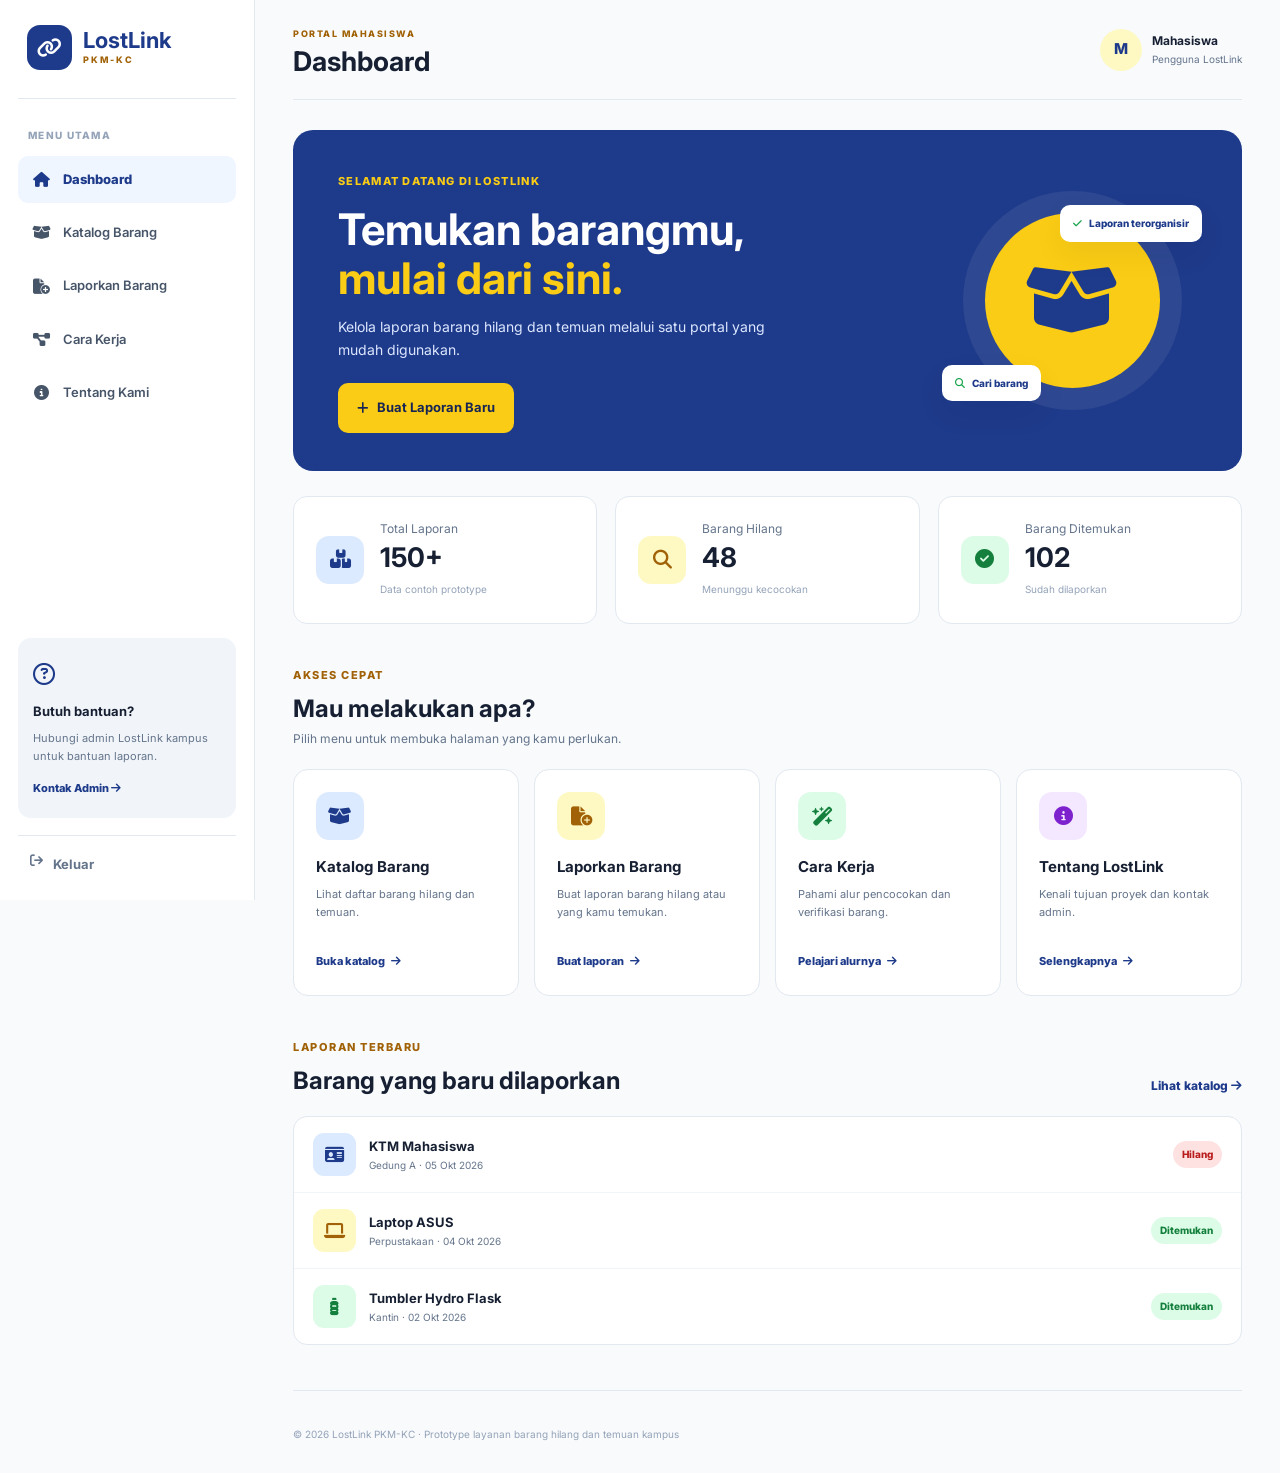
==== index.html @ f2be3223 "update" ====
<!DOCTYPE html>
<html lang="id">
<head>
  <meta charset="UTF-8">
  <meta name="viewport" content="width=device-width, initial-scale=1.0">
  <title>Dashboard | LostLink</title>
  <link rel="stylesheet" href="style.css">
  <link rel="stylesheet" href="https://cdnjs.cloudflare.com/ajax/libs/font-awesome/6.5.2/css/all.min.css">
</head>
<body class="app-page">
  <aside class="sidebar">
  <a class="brand sidebar-brand" href="index.html">
    <span class="brand-icon"><i class="fa-solid fa-link"></i></span>
    <span><strong>LostLink</strong><small>PKM-KC</small></span>
  </a>
  <div class="sidebar-caption">MENU UTAMA</div>
  <nav class="side-nav">
    <a class="NAV_DASH active" href="index.html"><i class="fa-solid fa-house"></i> Dashboard</a>
    <a class="NAV_KATALOG" href="katalog.html"><i class="fa-solid fa-box-open"></i> Katalog Barang</a>
    <a class="NAV_LAPOR" href="laporkan.html"><i class="fa-solid fa-file-circle-plus"></i> Laporkan Barang</a>
    <a class="NAV_CARA" href="carakerja.html"><i class="fa-solid fa-diagram-project"></i> Cara Kerja</a>
    <a class="NAV_TENTANG" href="tentang.html"><i class="fa-solid fa-circle-info"></i> Tentang Kami</a>
  </nav>
  <div class="sidebar-help">
    <div class="help-icon"><i class="fa-regular fa-circle-question"></i></div>
    <strong>Butuh bantuan?</strong>
    <p>Hubungi admin LostLink kampus untuk bantuan laporan.</p>
    <a href="tentang.html">Kontak Admin <i class="fa-solid fa-arrow-right"></i></a>
  </div>
  <a class="sidebar-logout" href="login.html"><i class="fa-solid fa-arrow-right-from-bracket"></i> Keluar</a>
</aside>
  <main class="main-content">
    <header class="topbar">
      <div><span class="topbar-kicker">PORTAL MAHASISWA</span><h1>Dashboard</h1></div>
      <div class="profile-chip"><span class="avatar">M</span><span><strong>Mahasiswa</strong><small>Pengguna LostLink</small></span></div>
    </header>
    
<section class="welcome-banner">
  <div class="welcome-copy"><span class="eyebrow eyebrow-yellow">SELAMAT DATANG DI LOSTLINK</span><h2>Temukan barangmu,<br><span>mulai dari sini.</span></h2><p>Kelola laporan barang hilang dan temuan melalui satu portal yang mudah digunakan.</p><a class="btn btn-yellow" href="laporkan.html"><i class="fa-solid fa-plus"></i> Buat Laporan Baru</a></div>
  <div class="welcome-art"><div class="art-circle"><i class="fa-solid fa-box-open"></i></div><span class="art-tag tag-top"><i class="fa-solid fa-check"></i> Laporan terorganisir</span><span class="art-tag tag-bottom"><i class="fa-solid fa-magnifying-glass"></i> Cari barang</span></div>
</section>
<section class="stats-grid">
  <article class="stat-card"><span class="stat-icon stat-blue"><i class="fa-solid fa-boxes-stacked"></i></span><div><p>Total Laporan</p><strong>150+</strong><small>Data contoh prototype</small></div></article>
  <article class="stat-card"><span class="stat-icon stat-yellow"><i class="fa-solid fa-magnifying-glass"></i></span><div><p>Barang Hilang</p><strong>48</strong><small>Menunggu kecocokan</small></div></article>
  <article class="stat-card"><span class="stat-icon stat-green"><i class="fa-solid fa-circle-check"></i></span><div><p>Barang Ditemukan</p><strong>102</strong><small>Sudah dilaporkan</small></div></article>
</section>
<section class="content-section">
  <div class="section-heading"><div><span class="section-label">AKSES CEPAT</span><h2>Mau melakukan apa?</h2><p>Pilih menu untuk membuka halaman yang kamu perlukan.</p></div></div>
  <div class="shortcut-grid">
    <a class="shortcut-card" href="katalog.html"><span class="shortcut-icon blue-soft"><i class="fa-solid fa-box-open"></i></span><h3>Katalog Barang</h3><p>Lihat daftar barang hilang dan temuan.</p><span class="shortcut-link">Buka katalog <i class="fa-solid fa-arrow-right"></i></span></a>
    <a class="shortcut-card" href="laporkan.html"><span class="shortcut-icon yellow-soft"><i class="fa-solid fa-file-circle-plus"></i></span><h3>Laporkan Barang</h3><p>Buat laporan barang hilang atau yang kamu temukan.</p><span class="shortcut-link">Buat laporan <i class="fa-solid fa-arrow-right"></i></span></a>
    <a class="shortcut-card" href="carakerja.html"><span class="shortcut-icon green-soft"><i class="fa-solid fa-wand-magic-sparkles"></i></span><h3>Cara Kerja</h3><p>Pahami alur pencocokan dan verifikasi barang.</p><span class="shortcut-link">Pelajari alurnya <i class="fa-solid fa-arrow-right"></i></span></a>
    <a class="shortcut-card" href="tentang.html"><span class="shortcut-icon purple-soft"><i class="fa-solid fa-circle-info"></i></span><h3>Tentang LostLink</h3><p>Kenali tujuan proyek dan kontak admin.</p><span class="shortcut-link">Selengkapnya <i class="fa-solid fa-arrow-right"></i></span></a>
  </div>
</section>
<section class="content-section">
  <div class="section-heading"><div><span class="section-label">LAPORAN TERBARU</span><h2>Barang yang baru dilaporkan</h2></div><a class="text-link" href="katalog.html">Lihat katalog <i class="fa-solid fa-arrow-right"></i></a></div>
  <div class="recent-list">
    <a href="katalog.html" class="recent-item"><span class="recent-item-icon blue-soft"><i class="fa-solid fa-id-card"></i></span><span class="recent-item-main"><strong>KTM Mahasiswa</strong><small>Gedung A · 05 Okt 2026</small></span><span class="status-pill status-lost">Hilang</span></a>
    <a href="katalog.html" class="recent-item"><span class="recent-item-icon yellow-soft"><i class="fa-solid fa-laptop"></i></span><span class="recent-item-main"><strong>Laptop ASUS</strong><small>Perpustakaan · 04 Okt 2026</small></span><span class="status-pill status-found">Ditemukan</span></a>
    <a href="katalog.html" class="recent-item"><span class="recent-item-icon green-soft"><i class="fa-solid fa-bottle-water"></i></span><span class="recent-item-main"><strong>Tumbler Hydro Flask</strong><small>Kantin · 02 Okt 2026</small></span><span class="status-pill status-found">Ditemukan</span></a>
  </div>
</section>

    <footer class="page-footer">© 2026 LostLink PKM-KC · Prototype layanan barang hilang dan temuan kampus</footer>
  </main>
</body>
</html>
---- style.css ----
@import url('https://fonts.googleapis.com/css2?family=Inter:wght@400;500;600;700;800&display=swap');
:root{--blue:#1E3A8A;--blue-dark:#172554;--blue-light:#EFF6FF;--yellow:#FACC15;--yellow-light:#FEF9C3;--bg:#F8FAFC;--ink:#172033;--muted:#64748B;--line:#E2E8F0;--green:#15803D;--red:#B91C1C;--shadow:0 12px 32px rgba(15,23,42,.06)}
*{box-sizing:border-box;margin:0;padding:0}body{font-family:Inter,Arial,sans-serif;color:var(--ink);background:var(--bg);font-size:15px;line-height:1.65}a{color:inherit;text-decoration:none}button,input,select,textarea{font:inherit}button{cursor:pointer}.muted{color:var(--muted)}.section-label{font-size:11px;font-weight:800;letter-spacing:1.5px;color:#A16207;display:inline-block;margin-bottom:9px}.eyebrow{font-size:11px;font-weight:800;letter-spacing:1.3px}.eyebrow-yellow{color:var(--yellow)}.btn{display:inline-flex;align-items:center;justify-content:center;gap:9px;padding:13px 18px;border-radius:10px;font-weight:700;font-size:13px;border:1px solid transparent;transition:.2s}.btn:hover{transform:translateY(-2px)}.btn-primary{background:var(--blue);color:#fff}.btn-primary:hover{background:var(--blue-dark)}.btn-yellow{background:var(--yellow);color:var(--blue-dark)}.btn-yellow:hover{background:#EAB308}.btn-outline{border-color:#CBD5E1;color:var(--blue);background:white}.btn-full{width:100%}.brand{display:flex;align-items:center;gap:11px}.brand-icon{width:45px;height:45px;display:grid;place-items:center;background:var(--blue);color:white;border-radius:13px;font-size:20px}.brand strong{display:block;font-size:22px;color:var(--blue);line-height:1.2}.brand small{display:block;font-size:9px;letter-spacing:2px;font-weight:800;color:#A16207}
/* Login */
.login-page{background:#fff}.login-layout{min-height:100vh;display:grid;grid-template-columns:1fr 1fr}.login-brand-panel{position:relative;overflow:hidden;background:var(--blue-dark);color:#fff;padding:42px clamp(30px,6vw,90px);display:flex;flex-direction:column;justify-content:space-between}.brand-light strong{color:white}.brand-light small{color:var(--yellow)}.login-promo{position:relative;z-index:1;max-width:570px;margin:65px 0}.login-promo h1{font-size:clamp(38px,4vw,62px);line-height:1.12;letter-spacing:-1.7px;margin:18px 0}.login-promo h1 span{color:var(--yellow)}.login-promo p{color:#DCE7FF;font-size:16px;max-width:480px}.promo-points{display:grid;gap:17px;margin-top:34px}.promo-points div{display:flex;align-items:center;gap:12px;color:#F1F5F9;font-size:14px}.promo-points i{color:var(--yellow);width:22px}.login-panel-decoration{position:absolute;border:1px solid rgba(255,255,255,.1);border-radius:50%;width:360px;height:360px;right:-120px;bottom:-100px}.decoration-two{width:240px;height:240px;right:0;bottom:-45px}.login-form-panel{display:grid;place-items:center;padding:35px}.login-card{width:min(430px,100%)}.login-card h2{font-size:34px;line-height:1.2;margin-bottom:8px}.login-card>.muted{margin-bottom:30px}.login-card>label,.field-label{display:block;font-weight:700;font-size:13px;margin:20px 0 8px}.field-with-icon{display:flex;align-items:center;gap:12px;border:1px solid var(--line);border-radius:10px;padding:0 14px;background:#fff}.field-with-icon i{color:#94A3B8}.field-with-icon input{border:0;outline:0;width:100%;min-width:0;padding:14px 0;background:transparent}.login-options{display:flex;justify-content:space-between;align-items:center;margin:16px 0 24px;font-size:12px}.login-options a,.login-bottom a{color:var(--blue);font-weight:700}.remember{display:flex;align-items:center;gap:7px;color:var(--muted)}.demo-note{margin-top:18px;background:#FFFBEB;color:#92400E;border-radius:9px;padding:12px;font-size:11px;display:flex;gap:8px}.login-bottom{text-align:center;color:var(--muted);font-size:12px;margin-top:24px}.mobile-brand{display:none;margin-bottom:35px}
/* App layout */
.app-page{min-height:100vh}.sidebar{position:fixed;inset:0 auto 0 0;width:255px;background:#fff;border-right:1px solid var(--line);padding:25px 18px;display:flex;flex-direction:column;z-index:10}.sidebar-brand{padding:0 9px 28px;border-bottom:1px solid var(--line)}.sidebar-caption{font-size:10px;font-weight:800;letter-spacing:1.3px;color:#94A3B8;margin:28px 10px 12px}.side-nav{display:grid;gap:6px}.side-nav a{display:flex;align-items:center;gap:12px;padding:13px 14px;border-radius:10px;color:#475569;font-size:13px;font-weight:600;transition:.2s}.side-nav a i{width:19px;text-align:center;font-size:15px}.side-nav a:hover,.side-nav a.active{background:var(--blue-light);color:var(--blue)}.side-nav a.active{font-weight:800}.sidebar-help{margin-top:auto;padding:18px 15px;background:#F1F5F9;border-radius:13px}.help-icon{color:var(--blue);font-size:22px;margin-bottom:6px}.sidebar-help strong{font-size:13px}.sidebar-help p{font-size:11px;color:var(--muted);margin:5px 0 10px}.sidebar-help a{font-size:11px;color:var(--blue);font-weight:800}.sidebar-logout{border-top:1px solid var(--line);margin-top:17px;padding:18px 12px 0;color:#64748B;font-size:13px;font-weight:700;display:flex;gap:10px}.main-content{margin-left:255px;max-width:1800px;padding:0 38px 20px;min-height:100vh}.topbar{min-height:100px;display:flex;justify-content:space-between;align-items:center;border-bottom:1px solid var(--line);margin-bottom:30px}.topbar-kicker{font-size:9px;font-weight:800;letter-spacing:1.5px;color:#A16207}.topbar h1{font-size:27px;line-height:1.3}.profile-chip{display:flex;align-items:center;gap:10px}.avatar{width:42px;height:42px;border-radius:50%;display:grid;place-items:center;background:var(--yellow-light);color:var(--blue);font-weight:800}.profile-chip strong,.profile-chip small{display:block}.profile-chip strong{font-size:12px}.profile-chip small{font-size:10px;color:var(--muted)}.page-footer{padding:35px 0 10px;color:#94A3B8;font-size:10px;border-top:1px solid var(--line);margin-top:45px}
/* Dashboard */
.welcome-banner{position:relative;overflow:hidden;display:flex;justify-content:space-between;align-items:center;min-height:300px;padding:38px 45px;background:var(--blue);border-radius:20px;color:white}.welcome-copy{position:relative;z-index:1;max-width:570px}.welcome-copy h2{font-size:clamp(32px,3.4vw,48px);line-height:1.13;margin:12px 0}.welcome-copy h2 span{color:var(--yellow)}.welcome-copy p{color:#DCE7FF;max-width:470px;margin-bottom:22px;font-size:14px}.welcome-art{position:relative;width:250px;height:230px;display:grid;place-items:center;flex-shrink:0}.art-circle{width:175px;height:175px;border-radius:50%;display:grid;place-items:center;background:var(--yellow);color:var(--blue);font-size:75px;box-shadow:0 0 0 22px rgba(255,255,255,.07)}.art-tag{position:absolute;background:white;color:var(--blue);padding:10px 13px;border-radius:10px;box-shadow:var(--shadow);font-size:10px;font-weight:800}.art-tag i{color:#16A34A;margin-right:5px}.tag-top{top:20px;right:-5px}.tag-bottom{bottom:14px;left:-5px}.stats-grid{display:grid;grid-template-columns:repeat(3,1fr);gap:18px;margin:25px 0 38px}.stat-card{display:flex;align-items:center;gap:16px;background:#fff;border:1px solid var(--line);border-radius:14px;padding:22px}.stat-icon,.shortcut-icon{width:48px;height:48px;border-radius:13px;display:grid;place-items:center;font-size:19px;flex-shrink:0}.stat-blue,.blue-soft{background:#DBEAFE;color:var(--blue)}.stat-yellow,.yellow-soft{background:var(--yellow-light);color:#A16207}.stat-green,.green-soft{background:#DCFCE7;color:#15803D}.purple-soft{background:#F3E8FF;color:#7E22CE}.stat-card p{font-size:12px;color:var(--muted)}.stat-card strong{font-size:27px;line-height:1.4;display:block}.stat-card small{font-size:10px;color:#94A3B8}.content-section{margin:38px 0}.section-heading{display:flex;justify-content:space-between;align-items:end;margin-bottom:20px}.section-heading h2{font-size:24px;line-height:1.3}.section-heading p{font-size:12px;color:var(--muted);margin-top:5px}.shortcut-grid{display:grid;grid-template-columns:repeat(4,1fr);gap:15px}.shortcut-card{background:white;border:1px solid var(--line);border-radius:15px;padding:22px;transition:.2s}.shortcut-card:hover{transform:translateY(-4px);box-shadow:var(--shadow);border-color:#BFDBFE}.shortcut-card h3{font-size:15px;margin:15px 0 5px}.shortcut-card p{font-size:11px;color:var(--muted);min-height:54px}.shortcut-link{display:inline-block;color:var(--blue);font-size:11px;font-weight:800;margin-top:13px}.shortcut-link i{margin-left:4px}.text-link{color:var(--blue);font-weight:800;font-size:12px}.recent-list{background:white;border:1px solid var(--line);border-radius:14px;overflow:hidden}.recent-item{display:flex;align-items:center;gap:13px;padding:16px 19px;border-bottom:1px solid #F1F5F9}.recent-item:last-child{border-bottom:0}.recent-item:hover{background:#F8FAFC}.recent-item-icon{width:43px;height:43px;border-radius:11px;display:grid;place-items:center;font-size:17px}.recent-item-main{flex:1}.recent-item-main strong,.recent-item-main small{display:block}.recent-item-main strong{font-size:13px}.recent-item-main small{font-size:10px;color:var(--muted)}.status-pill{display:inline-flex;padding:5px 9px;border-radius:20px;font-size:10px;font-weight:800}.status-lost{background:#FEE2E2;color:var(--red)}.status-found{background:#DCFCE7;color:var(--green)}
/* Catalog */
.page-intro{padding:8px 0 25px}.page-intro h2{font-size:34px;line-height:1.25;max-width:800px}.page-intro p{color:var(--muted);font-size:14px;max-width:750px;margin-top:9px}.catalog-toolbar{display:flex;gap:12px;margin:18px 0}.catalog-toolbar select,.catalog-search{background:white;border:1px solid var(--line);border-radius:10px;min-height:48px;padding:0 14px;color:#475569;font-size:12px}.catalog-toolbar select{min-width:150px}.catalog-search{flex:1}.catalog-search input{font-size:12px}.notice-box{display:flex;align-items:flex-start;gap:10px;background:#FFFBEB;color:#92400E;padding:14px 16px;border-radius:10px;font-size:11px;margin-bottom:22px}.notice-box i{margin-top:3px}.catalog-grid{display:grid;grid-template-columns:repeat(3,1fr);gap:20px}.catalog-card{overflow:hidden;background:white;border:1px solid var(--line);border-radius:15px;transition:.2s}.catalog-card:hover{transform:translateY(-4px);box-shadow:var(--shadow)}.catalog-art{height:175px;display:grid;place-items:center;position:relative;font-size:55px}.catalog-art>i{filter:drop-shadow(0 8px 8px rgba(15,23,42,.1))}.art-blue{background:#EFF6FF;color:var(--blue)}.art-yellow{background:#FEFCE8;color:#A16207}.art-green{background:#F0FDF4;color:#15803D}.art-purple{background:#FAF5FF;color:#7E22CE}.catalog-art .status-pill{position:absolute;top:12px;left:12px}.catalog-art>b{position:absolute;right:12px;top:12px;background:white;color:#92400E;border-radius:20px;padding:5px 8px;font-size:9px}.catalog-card-body{padding:19px}.catalog-card-body>small{font-size:9px;letter-spacing:1px;font-weight:800;color:var(--blue)}.catalog-card-body h3{font-size:18px;margin:4px 0 12px}.catalog-card-body p{font-size:11px;color:var(--muted);margin:6px 0}.catalog-card-body p i{width:17px;color:var(--blue)}.catalog-card-body .btn{margin-top:14px}
/* Report */
.report-page-layout{display:grid;grid-template-columns:minmax(0,1.5fr) minmax(230px,.75fr);gap:22px;align-items:start}.form-card,.report-side-card,.info-card,.contact-card{background:white;border:1px solid var(--line);border-radius:16px;padding:27px}.form-card h3{font-size:21px;margin-bottom:22px}.form-card h3 i{color:var(--blue);margin-right:8px}.form-card input:not([type=radio]):not([type=file]),.form-card select,.form-card textarea{width:100%;border:1px solid #CBD5E1;border-radius:9px;padding:13px 14px;outline:0;background:white;font-size:12px}.form-card input:focus,.form-card select:focus,.form-card textarea:focus{border-color:var(--blue);box-shadow:0 0 0 3px #DBEAFE}.form-card textarea{resize:vertical}.form-two-col{display:grid;grid-template-columns:1fr 1fr;gap:0 15px}.choice-grid{display:grid;grid-template-columns:1fr 1fr;gap:12px;margin-bottom:20px}.choice-card input{position:absolute;opacity:0}.choice-card>span{display:flex;flex-direction:column;padding:15px;border:1px solid var(--line);border-radius:10px;cursor:pointer}.choice-card input:checked+span{border:2px solid var(--blue);background:var(--blue-light);padding:14px}.choice-card i{color:var(--blue);font-size:19px;margin-bottom:8px}.choice-card strong{font-size:11px}.choice-card small{font-size:10px;color:var(--muted)}.file-input{font-size:12px!important;padding:10px!important}.form-footnote{margin-top:13px;font-size:10px;color:var(--muted)}.form-footnote i{color:#A16207}.report-side-card{background:var(--blue);color:white}.side-card-icon{width:50px;height:50px;display:grid;place-items:center;background:var(--yellow);color:var(--blue);border-radius:12px;font-size:22px}.report-side-card h3{font-size:21px;margin:16px 0}.report-side-card ul{padding-left:18px;color:#DBEAFE;font-size:12px}.report-side-card li{margin:12px 0}.side-warning{display:flex;gap:9px;padding:13px;margin-top:22px;border-radius:10px;background:rgba(255,255,255,.1);font-size:10px}.side-warning i{color:var(--yellow)}
/* How it works */
.flow-steps{max-width:900px;margin:15px auto 25px}.flow-step{display:grid;grid-template-columns:55px 75px 1fr;align-items:center;gap:20px;background:white;border:1px solid var(--line);border-radius:15px;padding:25px}.flow-step.highlighted{border:2px solid #FACC15;background:#FFFEF5}.flow-number{font-size:18px;font-weight:800;color:#94A3B8}.flow-icon{width:65px;height:65px;border-radius:16px;display:grid;place-items:center;font-size:26px}.flow-step h3{font-size:19px;margin-bottom:4px}.flow-step p{font-size:12px;color:var(--muted);max-width:650px}.flow-tag{display:inline-block;margin-top:10px;border-radius:20px;background:#F1F5F9;color:#475569;padding:4px 9px;font-size:10px;font-weight:700}.flow-connector{height:28px;margin-left:61px;border-left:2px dashed #CBD5E1}.cta-banner{display:flex;justify-content:space-between;align-items:center;gap:20px;padding:25px 30px;margin-top:25px;background:var(--blue);color:white;border-radius:14px}.cta-banner h3{font-size:20px}.cta-banner p{color:#DBEAFE;font-size:12px;margin-top:3px}
/* About */
.about-hero-card{display:flex;align-items:center;gap:30px;background:var(--blue);color:white;border-radius:18px;padding:35px;margin:15px 0 25px}.about-large-icon{width:90px;height:90px;flex-shrink:0;display:grid;place-items:center;background:var(--yellow);color:var(--blue);border-radius:20px;font-size:38px}.about-hero-card h2{font-size:25px;line-height:1.3;margin:7px 0 10px}.about-hero-card p{font-size:12px;color:#DBEAFE;max-width:750px}.about-info-grid{display:grid;grid-template-columns:repeat(3,1fr);gap:17px}.info-card h3{font-size:17px;margin:15px 0 5px}.info-card p{font-size:12px;color:var(--muted)}.contact-card{display:grid;grid-template-columns:1fr 1fr;gap:25px;margin-top:25px}.contact-card h2{font-size:25px}.contact-card>div>p{font-size:12px;color:var(--muted);margin-top:7px}.contact-details{display:grid;gap:15px}.contact-details>p{display:flex;align-items:center;gap:13px}.contact-details>p>i{width:42px;height:42px;display:grid;place-items:center;border-radius:11px;background:var(--blue-light);color:var(--blue)}.contact-details strong,.contact-details small{display:block}.contact-details strong{font-size:12px}.contact-details small{font-size:10px;color:var(--muted)}
/* Responsive */
@media(max-width:1200px){.sidebar{width:220px}.main-content{margin-left:220px;padding:0 25px 20px}.shortcut-grid{grid-template-columns:repeat(2,1fr)}.catalog-grid{grid-template-columns:repeat(2,1fr)}.welcome-art{width:200px}.art-circle{width:140px;height:140px;font-size:60px}}
@media(max-width:850px){.login-layout{grid-template-columns:1fr}.login-brand-panel{display:none}.mobile-brand{display:flex}.login-form-panel{min-height:100vh}.sidebar{position:static;width:auto;padding:12px 18px;border-right:0;border-bottom:1px solid var(--line)}.sidebar-brand{padding:0 0 12px;border-bottom:0}.sidebar-caption,.sidebar-help,.sidebar-logout{display:none}.side-nav{display:flex;overflow-x:auto;gap:5px}.side-nav a{white-space:nowrap;padding:10px;font-size:11px}.side-nav a i{display:none}.main-content{margin-left:0;padding:0 20px 20px}.topbar{min-height:80px;margin-bottom:22px}.welcome-banner{padding:28px}.welcome-art{width:160px}.art-circle{width:110px;height:110px;font-size:45px}.stats-grid{gap:10px}.stat-card{padding:15px;gap:10px}.stat-icon{width:38px;height:38px}.stat-card strong{font-size:22px}.report-page-layout{grid-template-columns:1fr}.report-side-card{order:-1}.about-hero-card{align-items:flex-start}.contact-card{grid-template-columns:1fr}}
@media(max-width:600px){.main-content{padding:0 14px 18px}.topbar h1{font-size:22px}.profile-chip>span:last-child{display:none}.welcome-banner{padding:25px;min-height:unset}.welcome-art{display:none}.welcome-copy h2{font-size:34px}.welcome-copy p{font-size:12px}.stats-grid{grid-template-columns:1fr}.stat-card{padding:13px 16px}.shortcut-grid,.catalog-grid,.about-info-grid{grid-template-columns:1fr}.shortcut-card p{min-height:unset}.section-heading h2{font-size:21px}.page-intro h2{font-size:28px}.page-intro p{font-size:12px}.catalog-toolbar{flex-direction:column}.catalog-toolbar select{min-height:44px}.form-two-col,.choice-grid{grid-template-columns:1fr}.form-card,.report-side-card,.info-card,.contact-card{padding:20px}.flow-step{grid-template-columns:35px 55px 1fr;gap:12px;padding:17px}.flow-icon{width:50px;height:50px;font-size:20px}.flow-step h3{font-size:16px}.flow-step p{font-size:11px}.flow-connector{margin-left:40px}.cta-banner{align-items:flex-start;flex-direction:column;padding:22px}.about-hero-card{flex-direction:column;padding:25px}.about-hero-card h2{font-size:22px}.recent-item{padding:13px;gap:9px}.recent-item-main strong{font-size:11px}.recent-item-main small{font-size:9px}.status-pill{font-size:9px}.login-form-panel{padding:25px}.login-card h2{font-size:30px}}
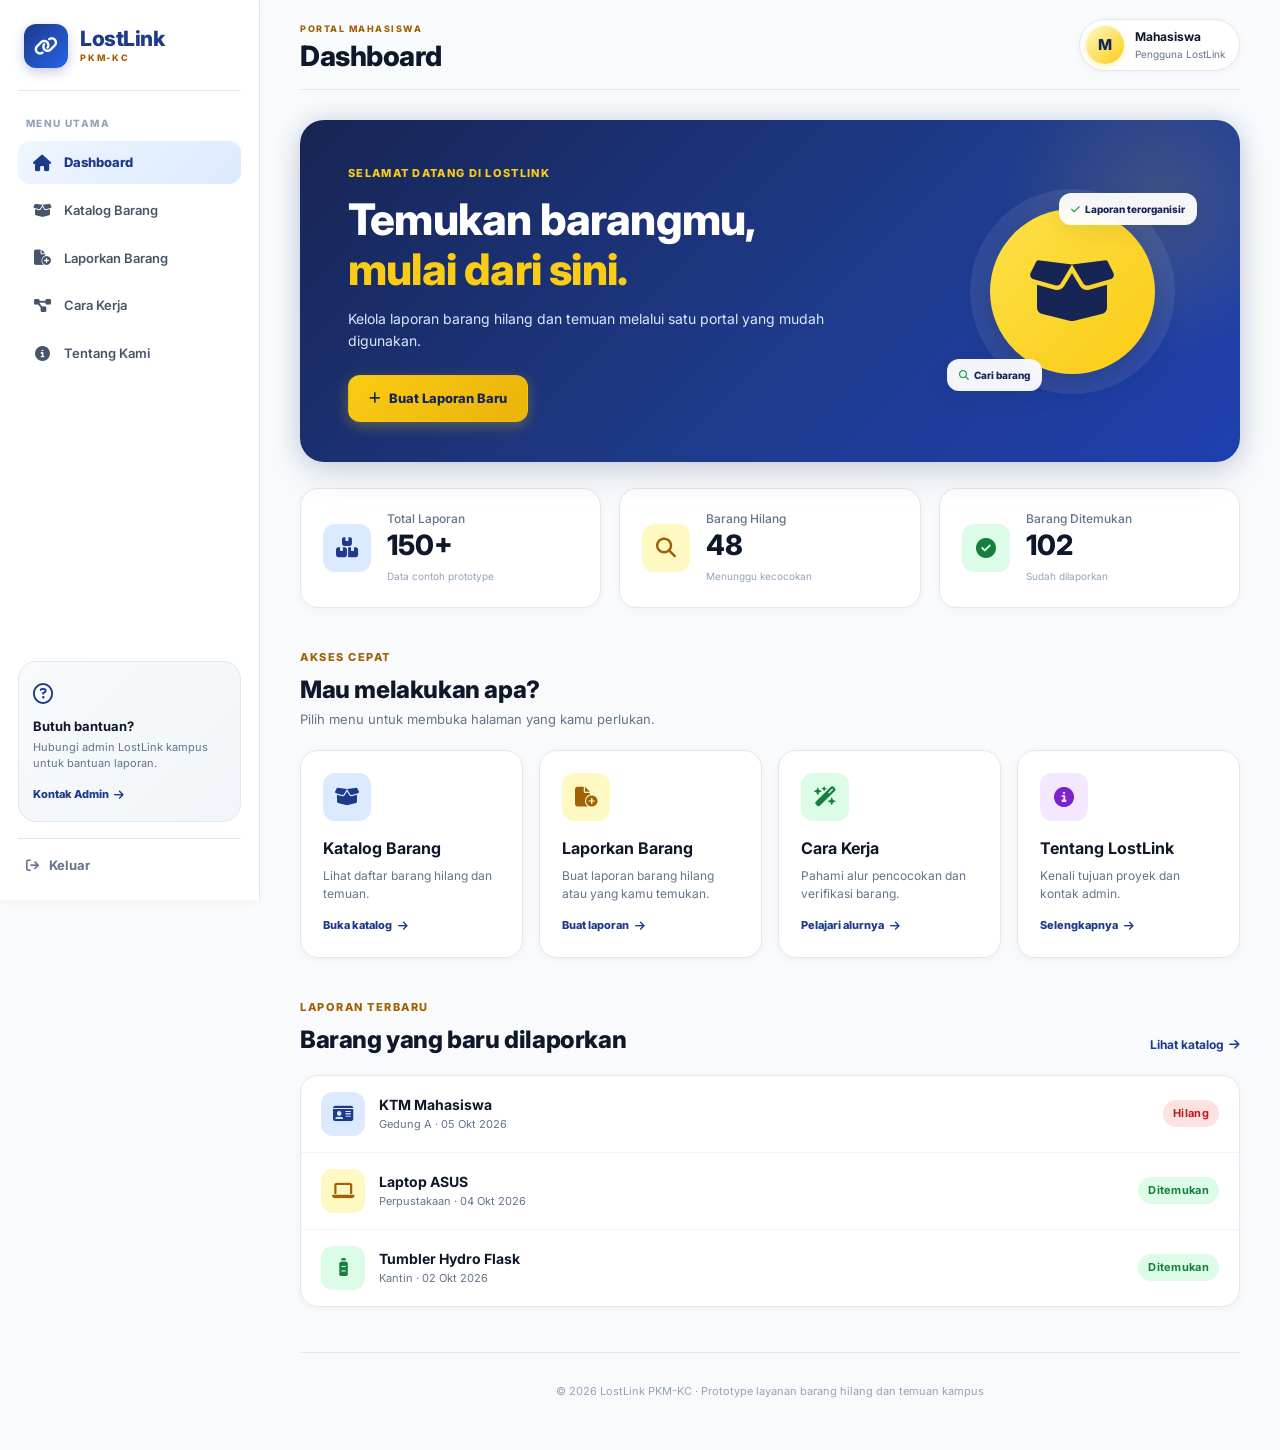
==== commit a4238503: "update" ====
--- a/index.html
+++ b/index.html
@@ -64,5 +64,6 @@
 
     <footer class="page-footer">© 2026 LostLink PKM-KC · Prototype layanan barang hilang dan temuan kampus</footer>
   </main>
+  <script src="app.js"></script>
 </body>
 </html>
--- a/style.css
+++ b/style.css
@@ -1,21 +1,2016 @@
 @import url('https://fonts.googleapis.com/css2?family=Inter:wght@400;500;600;700;800&display=swap');
-:root{--blue:#1E3A8A;--blue-dark:#172554;--blue-light:#EFF6FF;--yellow:#FACC15;--yellow-light:#FEF9C3;--bg:#F8FAFC;--ink:#172033;--muted:#64748B;--line:#E2E8F0;--green:#15803D;--red:#B91C1C;--shadow:0 12px 32px rgba(15,23,42,.06)}
-*{box-sizing:border-box;margin:0;padding:0}body{font-family:Inter,Arial,sans-serif;color:var(--ink);background:var(--bg);font-size:15px;line-height:1.65}a{color:inherit;text-decoration:none}button,input,select,textarea{font:inherit}button{cursor:pointer}.muted{color:var(--muted)}.section-label{font-size:11px;font-weight:800;letter-spacing:1.5px;color:#A16207;display:inline-block;margin-bottom:9px}.eyebrow{font-size:11px;font-weight:800;letter-spacing:1.3px}.eyebrow-yellow{color:var(--yellow)}.btn{display:inline-flex;align-items:center;justify-content:center;gap:9px;padding:13px 18px;border-radius:10px;font-weight:700;font-size:13px;border:1px solid transparent;transition:.2s}.btn:hover{transform:translateY(-2px)}.btn-primary{background:var(--blue);color:#fff}.btn-primary:hover{background:var(--blue-dark)}.btn-yellow{background:var(--yellow);color:var(--blue-dark)}.btn-yellow:hover{background:#EAB308}.btn-outline{border-color:#CBD5E1;color:var(--blue);background:white}.btn-full{width:100%}.brand{display:flex;align-items:center;gap:11px}.brand-icon{width:45px;height:45px;display:grid;place-items:center;background:var(--blue);color:white;border-radius:13px;font-size:20px}.brand strong{display:block;font-size:22px;color:var(--blue);line-height:1.2}.brand small{display:block;font-size:9px;letter-spacing:2px;font-weight:800;color:#A16207}
-/* Login */
-.login-page{background:#fff}.login-layout{min-height:100vh;display:grid;grid-template-columns:1fr 1fr}.login-brand-panel{position:relative;overflow:hidden;background:var(--blue-dark);color:#fff;padding:42px clamp(30px,6vw,90px);display:flex;flex-direction:column;justify-content:space-between}.brand-light strong{color:white}.brand-light small{color:var(--yellow)}.login-promo{position:relative;z-index:1;max-width:570px;margin:65px 0}.login-promo h1{font-size:clamp(38px,4vw,62px);line-height:1.12;letter-spacing:-1.7px;margin:18px 0}.login-promo h1 span{color:var(--yellow)}.login-promo p{color:#DCE7FF;font-size:16px;max-width:480px}.promo-points{display:grid;gap:17px;margin-top:34px}.promo-points div{display:flex;align-items:center;gap:12px;color:#F1F5F9;font-size:14px}.promo-points i{color:var(--yellow);width:22px}.login-panel-decoration{position:absolute;border:1px solid rgba(255,255,255,.1);border-radius:50%;width:360px;height:360px;right:-120px;bottom:-100px}.decoration-two{width:240px;height:240px;right:0;bottom:-45px}.login-form-panel{display:grid;place-items:center;padding:35px}.login-card{width:min(430px,100%)}.login-card h2{font-size:34px;line-height:1.2;margin-bottom:8px}.login-card>.muted{margin-bottom:30px}.login-card>label,.field-label{display:block;font-weight:700;font-size:13px;margin:20px 0 8px}.field-with-icon{display:flex;align-items:center;gap:12px;border:1px solid var(--line);border-radius:10px;padding:0 14px;background:#fff}.field-with-icon i{color:#94A3B8}.field-with-icon input{border:0;outline:0;width:100%;min-width:0;padding:14px 0;background:transparent}.login-options{display:flex;justify-content:space-between;align-items:center;margin:16px 0 24px;font-size:12px}.login-options a,.login-bottom a{color:var(--blue);font-weight:700}.remember{display:flex;align-items:center;gap:7px;color:var(--muted)}.demo-note{margin-top:18px;background:#FFFBEB;color:#92400E;border-radius:9px;padding:12px;font-size:11px;display:flex;gap:8px}.login-bottom{text-align:center;color:var(--muted);font-size:12px;margin-top:24px}.mobile-brand{display:none;margin-bottom:35px}
-/* App layout */
-.app-page{min-height:100vh}.sidebar{position:fixed;inset:0 auto 0 0;width:255px;background:#fff;border-right:1px solid var(--line);padding:25px 18px;display:flex;flex-direction:column;z-index:10}.sidebar-brand{padding:0 9px 28px;border-bottom:1px solid var(--line)}.sidebar-caption{font-size:10px;font-weight:800;letter-spacing:1.3px;color:#94A3B8;margin:28px 10px 12px}.side-nav{display:grid;gap:6px}.side-nav a{display:flex;align-items:center;gap:12px;padding:13px 14px;border-radius:10px;color:#475569;font-size:13px;font-weight:600;transition:.2s}.side-nav a i{width:19px;text-align:center;font-size:15px}.side-nav a:hover,.side-nav a.active{background:var(--blue-light);color:var(--blue)}.side-nav a.active{font-weight:800}.sidebar-help{margin-top:auto;padding:18px 15px;background:#F1F5F9;border-radius:13px}.help-icon{color:var(--blue);font-size:22px;margin-bottom:6px}.sidebar-help strong{font-size:13px}.sidebar-help p{font-size:11px;color:var(--muted);margin:5px 0 10px}.sidebar-help a{font-size:11px;color:var(--blue);font-weight:800}.sidebar-logout{border-top:1px solid var(--line);margin-top:17px;padding:18px 12px 0;color:#64748B;font-size:13px;font-weight:700;display:flex;gap:10px}.main-content{margin-left:255px;max-width:1800px;padding:0 38px 20px;min-height:100vh}.topbar{min-height:100px;display:flex;justify-content:space-between;align-items:center;border-bottom:1px solid var(--line);margin-bottom:30px}.topbar-kicker{font-size:9px;font-weight:800;letter-spacing:1.5px;color:#A16207}.topbar h1{font-size:27px;line-height:1.3}.profile-chip{display:flex;align-items:center;gap:10px}.avatar{width:42px;height:42px;border-radius:50%;display:grid;place-items:center;background:var(--yellow-light);color:var(--blue);font-weight:800}.profile-chip strong,.profile-chip small{display:block}.profile-chip strong{font-size:12px}.profile-chip small{font-size:10px;color:var(--muted)}.page-footer{padding:35px 0 10px;color:#94A3B8;font-size:10px;border-top:1px solid var(--line);margin-top:45px}
-/* Dashboard */
-.welcome-banner{position:relative;overflow:hidden;display:flex;justify-content:space-between;align-items:center;min-height:300px;padding:38px 45px;background:var(--blue);border-radius:20px;color:white}.welcome-copy{position:relative;z-index:1;max-width:570px}.welcome-copy h2{font-size:clamp(32px,3.4vw,48px);line-height:1.13;margin:12px 0}.welcome-copy h2 span{color:var(--yellow)}.welcome-copy p{color:#DCE7FF;max-width:470px;margin-bottom:22px;font-size:14px}.welcome-art{position:relative;width:250px;height:230px;display:grid;place-items:center;flex-shrink:0}.art-circle{width:175px;height:175px;border-radius:50%;display:grid;place-items:center;background:var(--yellow);color:var(--blue);font-size:75px;box-shadow:0 0 0 22px rgba(255,255,255,.07)}.art-tag{position:absolute;background:white;color:var(--blue);padding:10px 13px;border-radius:10px;box-shadow:var(--shadow);font-size:10px;font-weight:800}.art-tag i{color:#16A34A;margin-right:5px}.tag-top{top:20px;right:-5px}.tag-bottom{bottom:14px;left:-5px}.stats-grid{display:grid;grid-template-columns:repeat(3,1fr);gap:18px;margin:25px 0 38px}.stat-card{display:flex;align-items:center;gap:16px;background:#fff;border:1px solid var(--line);border-radius:14px;padding:22px}.stat-icon,.shortcut-icon{width:48px;height:48px;border-radius:13px;display:grid;place-items:center;font-size:19px;flex-shrink:0}.stat-blue,.blue-soft{background:#DBEAFE;color:var(--blue)}.stat-yellow,.yellow-soft{background:var(--yellow-light);color:#A16207}.stat-green,.green-soft{background:#DCFCE7;color:#15803D}.purple-soft{background:#F3E8FF;color:#7E22CE}.stat-card p{font-size:12px;color:var(--muted)}.stat-card strong{font-size:27px;line-height:1.4;display:block}.stat-card small{font-size:10px;color:#94A3B8}.content-section{margin:38px 0}.section-heading{display:flex;justify-content:space-between;align-items:end;margin-bottom:20px}.section-heading h2{font-size:24px;line-height:1.3}.section-heading p{font-size:12px;color:var(--muted);margin-top:5px}.shortcut-grid{display:grid;grid-template-columns:repeat(4,1fr);gap:15px}.shortcut-card{background:white;border:1px solid var(--line);border-radius:15px;padding:22px;transition:.2s}.shortcut-card:hover{transform:translateY(-4px);box-shadow:var(--shadow);border-color:#BFDBFE}.shortcut-card h3{font-size:15px;margin:15px 0 5px}.shortcut-card p{font-size:11px;color:var(--muted);min-height:54px}.shortcut-link{display:inline-block;color:var(--blue);font-size:11px;font-weight:800;margin-top:13px}.shortcut-link i{margin-left:4px}.text-link{color:var(--blue);font-weight:800;font-size:12px}.recent-list{background:white;border:1px solid var(--line);border-radius:14px;overflow:hidden}.recent-item{display:flex;align-items:center;gap:13px;padding:16px 19px;border-bottom:1px solid #F1F5F9}.recent-item:last-child{border-bottom:0}.recent-item:hover{background:#F8FAFC}.recent-item-icon{width:43px;height:43px;border-radius:11px;display:grid;place-items:center;font-size:17px}.recent-item-main{flex:1}.recent-item-main strong,.recent-item-main small{display:block}.recent-item-main strong{font-size:13px}.recent-item-main small{font-size:10px;color:var(--muted)}.status-pill{display:inline-flex;padding:5px 9px;border-radius:20px;font-size:10px;font-weight:800}.status-lost{background:#FEE2E2;color:var(--red)}.status-found{background:#DCFCE7;color:var(--green)}
-/* Catalog */
-.page-intro{padding:8px 0 25px}.page-intro h2{font-size:34px;line-height:1.25;max-width:800px}.page-intro p{color:var(--muted);font-size:14px;max-width:750px;margin-top:9px}.catalog-toolbar{display:flex;gap:12px;margin:18px 0}.catalog-toolbar select,.catalog-search{background:white;border:1px solid var(--line);border-radius:10px;min-height:48px;padding:0 14px;color:#475569;font-size:12px}.catalog-toolbar select{min-width:150px}.catalog-search{flex:1}.catalog-search input{font-size:12px}.notice-box{display:flex;align-items:flex-start;gap:10px;background:#FFFBEB;color:#92400E;padding:14px 16px;border-radius:10px;font-size:11px;margin-bottom:22px}.notice-box i{margin-top:3px}.catalog-grid{display:grid;grid-template-columns:repeat(3,1fr);gap:20px}.catalog-card{overflow:hidden;background:white;border:1px solid var(--line);border-radius:15px;transition:.2s}.catalog-card:hover{transform:translateY(-4px);box-shadow:var(--shadow)}.catalog-art{height:175px;display:grid;place-items:center;position:relative;font-size:55px}.catalog-art>i{filter:drop-shadow(0 8px 8px rgba(15,23,42,.1))}.art-blue{background:#EFF6FF;color:var(--blue)}.art-yellow{background:#FEFCE8;color:#A16207}.art-green{background:#F0FDF4;color:#15803D}.art-purple{background:#FAF5FF;color:#7E22CE}.catalog-art .status-pill{position:absolute;top:12px;left:12px}.catalog-art>b{position:absolute;right:12px;top:12px;background:white;color:#92400E;border-radius:20px;padding:5px 8px;font-size:9px}.catalog-card-body{padding:19px}.catalog-card-body>small{font-size:9px;letter-spacing:1px;font-weight:800;color:var(--blue)}.catalog-card-body h3{font-size:18px;margin:4px 0 12px}.catalog-card-body p{font-size:11px;color:var(--muted);margin:6px 0}.catalog-card-body p i{width:17px;color:var(--blue)}.catalog-card-body .btn{margin-top:14px}
-/* Report */
-.report-page-layout{display:grid;grid-template-columns:minmax(0,1.5fr) minmax(230px,.75fr);gap:22px;align-items:start}.form-card,.report-side-card,.info-card,.contact-card{background:white;border:1px solid var(--line);border-radius:16px;padding:27px}.form-card h3{font-size:21px;margin-bottom:22px}.form-card h3 i{color:var(--blue);margin-right:8px}.form-card input:not([type=radio]):not([type=file]),.form-card select,.form-card textarea{width:100%;border:1px solid #CBD5E1;border-radius:9px;padding:13px 14px;outline:0;background:white;font-size:12px}.form-card input:focus,.form-card select:focus,.form-card textarea:focus{border-color:var(--blue);box-shadow:0 0 0 3px #DBEAFE}.form-card textarea{resize:vertical}.form-two-col{display:grid;grid-template-columns:1fr 1fr;gap:0 15px}.choice-grid{display:grid;grid-template-columns:1fr 1fr;gap:12px;margin-bottom:20px}.choice-card input{position:absolute;opacity:0}.choice-card>span{display:flex;flex-direction:column;padding:15px;border:1px solid var(--line);border-radius:10px;cursor:pointer}.choice-card input:checked+span{border:2px solid var(--blue);background:var(--blue-light);padding:14px}.choice-card i{color:var(--blue);font-size:19px;margin-bottom:8px}.choice-card strong{font-size:11px}.choice-card small{font-size:10px;color:var(--muted)}.file-input{font-size:12px!important;padding:10px!important}.form-footnote{margin-top:13px;font-size:10px;color:var(--muted)}.form-footnote i{color:#A16207}.report-side-card{background:var(--blue);color:white}.side-card-icon{width:50px;height:50px;display:grid;place-items:center;background:var(--yellow);color:var(--blue);border-radius:12px;font-size:22px}.report-side-card h3{font-size:21px;margin:16px 0}.report-side-card ul{padding-left:18px;color:#DBEAFE;font-size:12px}.report-side-card li{margin:12px 0}.side-warning{display:flex;gap:9px;padding:13px;margin-top:22px;border-radius:10px;background:rgba(255,255,255,.1);font-size:10px}.side-warning i{color:var(--yellow)}
-/* How it works */
-.flow-steps{max-width:900px;margin:15px auto 25px}.flow-step{display:grid;grid-template-columns:55px 75px 1fr;align-items:center;gap:20px;background:white;border:1px solid var(--line);border-radius:15px;padding:25px}.flow-step.highlighted{border:2px solid #FACC15;background:#FFFEF5}.flow-number{font-size:18px;font-weight:800;color:#94A3B8}.flow-icon{width:65px;height:65px;border-radius:16px;display:grid;place-items:center;font-size:26px}.flow-step h3{font-size:19px;margin-bottom:4px}.flow-step p{font-size:12px;color:var(--muted);max-width:650px}.flow-tag{display:inline-block;margin-top:10px;border-radius:20px;background:#F1F5F9;color:#475569;padding:4px 9px;font-size:10px;font-weight:700}.flow-connector{height:28px;margin-left:61px;border-left:2px dashed #CBD5E1}.cta-banner{display:flex;justify-content:space-between;align-items:center;gap:20px;padding:25px 30px;margin-top:25px;background:var(--blue);color:white;border-radius:14px}.cta-banner h3{font-size:20px}.cta-banner p{color:#DBEAFE;font-size:12px;margin-top:3px}
-/* About */
-.about-hero-card{display:flex;align-items:center;gap:30px;background:var(--blue);color:white;border-radius:18px;padding:35px;margin:15px 0 25px}.about-large-icon{width:90px;height:90px;flex-shrink:0;display:grid;place-items:center;background:var(--yellow);color:var(--blue);border-radius:20px;font-size:38px}.about-hero-card h2{font-size:25px;line-height:1.3;margin:7px 0 10px}.about-hero-card p{font-size:12px;color:#DBEAFE;max-width:750px}.about-info-grid{display:grid;grid-template-columns:repeat(3,1fr);gap:17px}.info-card h3{font-size:17px;margin:15px 0 5px}.info-card p{font-size:12px;color:var(--muted)}.contact-card{display:grid;grid-template-columns:1fr 1fr;gap:25px;margin-top:25px}.contact-card h2{font-size:25px}.contact-card>div>p{font-size:12px;color:var(--muted);margin-top:7px}.contact-details{display:grid;gap:15px}.contact-details>p{display:flex;align-items:center;gap:13px}.contact-details>p>i{width:42px;height:42px;display:grid;place-items:center;border-radius:11px;background:var(--blue-light);color:var(--blue)}.contact-details strong,.contact-details small{display:block}.contact-details strong{font-size:12px}.contact-details small{font-size:10px;color:var(--muted)}
-/* Responsive */
-@media(max-width:1200px){.sidebar{width:220px}.main-content{margin-left:220px;padding:0 25px 20px}.shortcut-grid{grid-template-columns:repeat(2,1fr)}.catalog-grid{grid-template-columns:repeat(2,1fr)}.welcome-art{width:200px}.art-circle{width:140px;height:140px;font-size:60px}}
-@media(max-width:850px){.login-layout{grid-template-columns:1fr}.login-brand-panel{display:none}.mobile-brand{display:flex}.login-form-panel{min-height:100vh}.sidebar{position:static;width:auto;padding:12px 18px;border-right:0;border-bottom:1px solid var(--line)}.sidebar-brand{padding:0 0 12px;border-bottom:0}.sidebar-caption,.sidebar-help,.sidebar-logout{display:none}.side-nav{display:flex;overflow-x:auto;gap:5px}.side-nav a{white-space:nowrap;padding:10px;font-size:11px}.side-nav a i{display:none}.main-content{margin-left:0;padding:0 20px 20px}.topbar{min-height:80px;margin-bottom:22px}.welcome-banner{padding:28px}.welcome-art{width:160px}.art-circle{width:110px;height:110px;font-size:45px}.stats-grid{gap:10px}.stat-card{padding:15px;gap:10px}.stat-icon{width:38px;height:38px}.stat-card strong{font-size:22px}.report-page-layout{grid-template-columns:1fr}.report-side-card{order:-1}.about-hero-card{align-items:flex-start}.contact-card{grid-template-columns:1fr}}
-@media(max-width:600px){.main-content{padding:0 14px 18px}.topbar h1{font-size:22px}.profile-chip>span:last-child{display:none}.welcome-banner{padding:25px;min-height:unset}.welcome-art{display:none}.welcome-copy h2{font-size:34px}.welcome-copy p{font-size:12px}.stats-grid{grid-template-columns:1fr}.stat-card{padding:13px 16px}.shortcut-grid,.catalog-grid,.about-info-grid{grid-template-columns:1fr}.shortcut-card p{min-height:unset}.section-heading h2{font-size:21px}.page-intro h2{font-size:28px}.page-intro p{font-size:12px}.catalog-toolbar{flex-direction:column}.catalog-toolbar select{min-height:44px}.form-two-col,.choice-grid{grid-template-columns:1fr}.form-card,.report-side-card,.info-card,.contact-card{padding:20px}.flow-step{grid-template-columns:35px 55px 1fr;gap:12px;padding:17px}.flow-icon{width:50px;height:50px;font-size:20px}.flow-step h3{font-size:16px}.flow-step p{font-size:11px}.flow-connector{margin-left:40px}.cta-banner{align-items:flex-start;flex-direction:column;padding:22px}.about-hero-card{flex-direction:column;padding:25px}.about-hero-card h2{font-size:22px}.recent-item{padding:13px;gap:9px}.recent-item-main strong{font-size:11px}.recent-item-main small{font-size:9px}.status-pill{font-size:9px}.login-form-panel{padding:25px}.login-card h2{font-size:30px}}
+
+/* ==========================================================================
+   DESIGN TOKENS & RESET
+   ========================================================================== */
+:root {
+  --blue: #1E3A8A;
+  --blue-dark: #172554;
+  --blue-light: #EFF6FF;
+  --blue-accent: #2563EB;
+  --yellow: #FACC15;
+  --yellow-hover: #EAB308;
+  --yellow-light: #FEF9C3;
+  --bg: #F8FAFC;
+  --surface: #FFFFFF;
+  --ink: #0F172A;
+  --muted: #64748B;
+  --line: #E2E8F0;
+  --green: #15803D;
+  --green-light: #DCFCE7;
+  --red: #B91C1C;
+  --red-light: #FEE2E2;
+  --purple: #7E22CE;
+  --purple-light: #FAF5FF;
+  
+  --shadow-sm: 0 2px 8px rgba(15, 23, 42, 0.04);
+  --shadow-md: 0 8px 24px rgba(15, 23, 42, 0.06);
+  --shadow-lg: 0 16px 36px rgba(15, 23, 42, 0.09);
+  --shadow-glow: 0 0 25px rgba(30, 58, 138, 0.18);
+  
+  --radius-sm: 8px;
+  --radius-md: 12px;
+  --radius-lg: 18px;
+  --radius-xl: 24px;
+  
+  --ease-smooth: cubic-bezier(0.16, 1, 0.3, 1);
+}
+
+*, *::before, *::after {
+  box-sizing: border-box;
+  margin: 0;
+  padding: 0;
+  -webkit-tap-highlight-color: transparent;
+}
+
+html {
+  scroll-behavior: smooth;
+  font-size: 15px;
+}
+
+body {
+  font-family: 'Inter', system-ui, -apple-system, BlinkMacSystemFont, 'Segoe UI', Roboto, sans-serif;
+  color: var(--ink);
+  background: var(--bg);
+  line-height: 1.6;
+  min-height: 100vh;
+  overflow-x: hidden;
+}
+
+a {
+  color: inherit;
+  text-decoration: none;
+  transition: color 0.2s ease;
+}
+
+button, input, select, textarea {
+  font: inherit;
+  color: inherit;
+}
+
+button {
+  cursor: pointer;
+  border: none;
+  background: none;
+}
+
+/* Custom Scrollbar */
+::-webkit-scrollbar {
+  width: 7px;
+  height: 7px;
+}
+::-webkit-scrollbar-track {
+  background: transparent;
+}
+::-webkit-scrollbar-thumb {
+  background: #CBD5E1;
+  border-radius: 10px;
+}
+::-webkit-scrollbar-thumb:hover {
+  background: #94A3B8;
+}
+
+/* ==========================================================================
+   KEYFRAME ANIMATIONS
+   ========================================================================== */
+@keyframes fadeInUp {
+  from {
+    opacity: 0;
+    transform: translateY(18px);
+  }
+  to {
+    opacity: 1;
+    transform: translateY(0);
+  }
+}
+
+@keyframes fadeIn {
+  from { opacity: 0; }
+  to { opacity: 1; }
+}
+
+@keyframes pulseGlow {
+  0%, 100% {
+    transform: scale(1);
+    box-shadow: 0 0 0 0 rgba(250, 204, 21, 0.4);
+  }
+  50% {
+    transform: scale(1.02);
+    box-shadow: 0 0 0 10px rgba(250, 204, 21, 0);
+  }
+}
+
+@keyframes floatBadge {
+  0%, 100% {
+    transform: translateY(0);
+  }
+  50% {
+    transform: translateY(-5px);
+  }
+}
+
+@keyframes ripplePress {
+  0% { transform: scale(1); }
+  50% { transform: scale(0.97); }
+  100% { transform: scale(1); }
+}
+
+/* ==========================================================================
+   TYPOGRAPHY & UTILITIES
+   ========================================================================== */
+.muted { color: var(--muted); }
+
+.section-label {
+  font-size: 11px;
+  font-weight: 800;
+  letter-spacing: 1.5px;
+  color: #A16207;
+  display: inline-block;
+  margin-bottom: 8px;
+  text-transform: uppercase;
+}
+
+.eyebrow {
+  font-size: 11px;
+  font-weight: 800;
+  letter-spacing: 1.3px;
+  text-transform: uppercase;
+}
+
+.eyebrow-yellow { color: var(--yellow); }
+
+.status-pill {
+  display: inline-flex;
+  align-items: center;
+  gap: 5px;
+  padding: 5px 10px;
+  border-radius: 20px;
+  font-size: 11px;
+  font-weight: 700;
+  letter-spacing: 0.3px;
+  transition: transform 0.2s ease;
+}
+.status-lost {
+  background: var(--red-light);
+  color: var(--red);
+}
+.status-found {
+  background: var(--green-light);
+  color: var(--green);
+}
+
+/* ==========================================================================
+   BUTTONS
+   ========================================================================== */
+.btn {
+  display: inline-flex;
+  align-items: center;
+  justify-content: center;
+  gap: 9px;
+  padding: 12px 20px;
+  border-radius: var(--radius-md);
+  font-weight: 700;
+  font-size: 13px;
+  border: 1px solid transparent;
+  transition: all 0.25s var(--ease-smooth);
+  cursor: pointer;
+  user-select: none;
+}
+
+.btn:hover {
+  transform: translateY(-2px);
+  box-shadow: 0 6px 18px rgba(15, 23, 42, 0.12);
+}
+
+.btn:active {
+  transform: scale(0.97) translateY(0);
+}
+
+.btn-primary {
+  background: linear-gradient(135deg, var(--blue) 0%, #1e40af 100%);
+  color: #fff;
+  box-shadow: 0 4px 14px rgba(30, 58, 138, 0.25);
+}
+.btn-primary:hover {
+  background: linear-gradient(135deg, var(--blue-dark) 0%, var(--blue) 100%);
+  box-shadow: 0 6px 20px rgba(30, 58, 138, 0.35);
+}
+
+.btn-yellow {
+  background: linear-gradient(135deg, var(--yellow) 0%, #EAB308 100%);
+  color: var(--blue-dark);
+  font-weight: 800;
+  box-shadow: 0 4px 14px rgba(250, 204, 21, 0.3);
+}
+.btn-yellow:hover {
+  background: linear-gradient(135deg, #FDE047 0%, var(--yellow) 100%);
+  box-shadow: 0 6px 20px rgba(250, 204, 21, 0.45);
+}
+
+.btn-outline {
+  border-color: var(--line);
+  color: var(--blue);
+  background: #ffffff;
+}
+.btn-outline:hover {
+  background: var(--blue-light);
+  border-color: #BFDBFE;
+}
+
+.btn-full { width: 100%; }
+
+.text-link {
+  color: var(--blue);
+  font-weight: 700;
+  font-size: 12px;
+  display: inline-flex;
+  align-items: center;
+  gap: 5px;
+  transition: transform 0.2s ease, color 0.2s ease;
+}
+.text-link:hover {
+  color: var(--blue-accent);
+  transform: translateX(3px);
+}
+
+/* ==========================================================================
+   BRAND
+   ========================================================================== */
+.brand {
+  display: flex;
+  align-items: center;
+  gap: 12px;
+  text-decoration: none;
+}
+.brand-icon {
+  width: 44px;
+  height: 44px;
+  display: grid;
+  place-items: center;
+  background: linear-gradient(135deg, var(--blue) 0%, #2563EB 100%);
+  color: white;
+  border-radius: var(--radius-md);
+  font-size: 19px;
+  box-shadow: 0 4px 12px rgba(30, 58, 138, 0.25);
+  transition: transform 0.3s var(--ease-smooth);
+}
+.brand:hover .brand-icon {
+  transform: rotate(8deg) scale(1.05);
+}
+.brand strong {
+  display: block;
+  font-size: 21px;
+  color: var(--blue);
+  line-height: 1.15;
+  font-weight: 800;
+  letter-spacing: -0.5px;
+}
+.brand small {
+  display: block;
+  font-size: 9px;
+  letter-spacing: 1.8px;
+  font-weight: 800;
+  color: #A16207;
+  text-transform: uppercase;
+}
+
+/* ==========================================================================
+   DESKTOP APP LAYOUT
+   ========================================================================== */
+.app-page {
+  min-height: 100vh;
+  display: flex;
+  background: var(--bg);
+}
+
+.sidebar {
+  position: fixed;
+  inset: 0 auto 0 0;
+  width: 260px;
+  background: var(--surface);
+  border-right: 1px solid var(--line);
+  padding: 24px 18px;
+  display: flex;
+  flex-direction: column;
+  z-index: 100;
+  box-shadow: var(--shadow-sm);
+}
+
+.sidebar-brand {
+  padding: 0 6px 22px;
+  border-bottom: 1px solid var(--line);
+}
+
+.sidebar-caption {
+  font-size: 10px;
+  font-weight: 800;
+  letter-spacing: 1.4px;
+  color: #94A3B8;
+  margin: 24px 8px 10px;
+  text-transform: uppercase;
+}
+
+.side-nav {
+  display: grid;
+  gap: 5px;
+}
+
+.side-nav a {
+  display: flex;
+  align-items: center;
+  gap: 12px;
+  padding: 11px 14px;
+  border-radius: var(--radius-md);
+  color: #475569;
+  font-size: 13px;
+  font-weight: 600;
+  transition: all 0.2s var(--ease-smooth);
+  position: relative;
+}
+
+.side-nav a i {
+  width: 20px;
+  text-align: center;
+  font-size: 15px;
+  transition: transform 0.2s ease, color 0.2s ease;
+}
+
+.side-nav a:hover {
+  background: var(--blue-light);
+  color: var(--blue);
+  transform: translateX(3px);
+}
+
+.side-nav a.active {
+  background: linear-gradient(135deg, var(--blue-light) 0%, #DBEAFE 100%);
+  color: var(--blue);
+  font-weight: 800;
+}
+.side-nav a.active i {
+  color: var(--blue);
+  transform: scale(1.1);
+}
+
+.sidebar-help {
+  margin-top: auto;
+  padding: 16px 14px;
+  background: linear-gradient(135deg, #F8FAFC 0%, #F1F5F9 100%);
+  border: 1px solid var(--line);
+  border-radius: var(--radius-lg);
+  transition: transform 0.2s ease;
+}
+.sidebar-help:hover {
+  transform: translateY(-2px);
+}
+.help-icon {
+  color: var(--blue);
+  font-size: 20px;
+  margin-bottom: 6px;
+}
+.sidebar-help strong {
+  display: block;
+  font-size: 13px;
+  color: var(--ink);
+}
+.sidebar-help p {
+  font-size: 11px;
+  color: var(--muted);
+  margin: 4px 0 10px;
+  line-height: 1.4;
+}
+.sidebar-help a {
+  font-size: 11px;
+  color: var(--blue);
+  font-weight: 800;
+  display: inline-flex;
+  align-items: center;
+  gap: 5px;
+}
+.sidebar-help a:hover {
+  text-decoration: underline;
+}
+
+.sidebar-logout {
+  border-top: 1px solid var(--line);
+  margin-top: 16px;
+  padding: 16px 8px 0;
+  color: #64748B;
+  font-size: 13px;
+  font-weight: 700;
+  display: flex;
+  align-items: center;
+  gap: 10px;
+  transition: color 0.2s ease;
+}
+.sidebar-logout:hover {
+  color: var(--red);
+}
+
+/* ==========================================================================
+   MAIN CONTENT & TOPBAR
+   ========================================================================== */
+.main-content {
+  margin-left: 260px;
+  flex: 1;
+  max-width: 1400px;
+  padding: 0 40px 40px;
+  animation: fadeInUp 0.4s var(--ease-smooth);
+}
+
+.topbar {
+  min-height: 90px;
+  display: flex;
+  justify-content: space-between;
+  align-items: center;
+  border-bottom: 1px solid var(--line);
+  margin-bottom: 30px;
+}
+.topbar-kicker {
+  font-size: 9px;
+  font-weight: 800;
+  letter-spacing: 1.5px;
+  color: #A16207;
+  text-transform: uppercase;
+}
+.topbar h1 {
+  font-size: 28px;
+  line-height: 1.25;
+  font-weight: 800;
+  color: var(--ink);
+  letter-spacing: -0.5px;
+}
+
+.profile-chip {
+  display: flex;
+  align-items: center;
+  gap: 11px;
+  background: var(--surface);
+  padding: 6px 14px 6px 6px;
+  border: 1px solid var(--line);
+  border-radius: 30px;
+  box-shadow: var(--shadow-sm);
+  transition: transform 0.2s ease, box-shadow 0.2s ease;
+}
+.profile-chip:hover {
+  transform: translateY(-2px);
+  box-shadow: var(--shadow-md);
+}
+.avatar {
+  width: 38px;
+  height: 38px;
+  border-radius: 50%;
+  display: grid;
+  place-items: center;
+  background: linear-gradient(135deg, var(--yellow-light) 0%, var(--yellow) 100%);
+  color: var(--blue-dark);
+  font-weight: 800;
+  font-size: 15px;
+  box-shadow: 0 2px 6px rgba(250, 204, 21, 0.3);
+}
+.profile-chip strong, .profile-chip small {
+  display: block;
+}
+.profile-chip strong {
+  font-size: 12px;
+  font-weight: 700;
+  color: var(--ink);
+}
+.profile-chip small {
+  font-size: 10px;
+  color: var(--muted);
+}
+
+.page-footer {
+  padding: 30px 0 10px;
+  color: #94A3B8;
+  font-size: 11px;
+  border-top: 1px solid var(--line);
+  margin-top: 45px;
+  text-align: center;
+}
+
+/* ==========================================================================
+   DASHBOARD COMPONENTS
+   ========================================================================== */
+.welcome-banner {
+  position: relative;
+  overflow: hidden;
+  display: flex;
+  justify-content: space-between;
+  align-items: center;
+  min-height: 280px;
+  padding: 40px 48px;
+  background: linear-gradient(135deg, #172554 0%, #1E3A8A 55%, #1e40af 100%);
+  border-radius: var(--radius-xl);
+  color: white;
+  box-shadow: var(--shadow-lg), var(--shadow-glow);
+}
+.welcome-banner::before {
+  content: '';
+  position: absolute;
+  top: -80px;
+  right: -80px;
+  width: 320px;
+  height: 320px;
+  border-radius: 50%;
+  background: radial-gradient(circle, rgba(250, 204, 21, 0.15) 0%, transparent 70%);
+  pointer-events: none;
+}
+
+.welcome-copy {
+  position: relative;
+  z-index: 1;
+  max-width: 580px;
+}
+.welcome-copy h2 {
+  font-size: clamp(28px, 3.4vw, 44px);
+  line-height: 1.15;
+  margin: 10px 0 14px;
+  font-weight: 800;
+  letter-spacing: -0.8px;
+}
+.welcome-copy h2 span {
+  color: var(--yellow);
+}
+.welcome-copy p {
+  color: #DCE7FF;
+  max-width: 480px;
+  margin-bottom: 24px;
+  font-size: 14px;
+  line-height: 1.55;
+}
+
+.welcome-art {
+  position: relative;
+  width: 240px;
+  height: 220px;
+  display: grid;
+  place-items: center;
+  flex-shrink: 0;
+}
+.art-circle {
+  width: 165px;
+  height: 165px;
+  border-radius: 50%;
+  display: grid;
+  place-items: center;
+  background: linear-gradient(135deg, #FDE047 0%, var(--yellow) 100%);
+  color: var(--blue-dark);
+  font-size: 70px;
+  box-shadow: 0 0 0 20px rgba(255, 255, 255, 0.08), 0 12px 30px rgba(0,0,0,0.2);
+  animation: floatBadge 4s ease-in-out infinite;
+}
+.art-tag {
+  position: absolute;
+  background: rgba(255, 255, 255, 0.95);
+  backdrop-filter: blur(8px);
+  color: var(--blue-dark);
+  padding: 8px 12px;
+  border-radius: var(--radius-md);
+  box-shadow: var(--shadow-md);
+  font-size: 10px;
+  font-weight: 800;
+  display: inline-flex;
+  align-items: center;
+  gap: 5px;
+  white-space: nowrap;
+  animation: floatBadge 3.5s ease-in-out infinite alternate;
+}
+.art-tag i { color: #16A34A; }
+.tag-top { top: 12px; right: -5px; }
+.tag-bottom { bottom: 10px; left: -5px; animation-delay: 1.5s; }
+
+/* Stats Grid */
+.stats-grid {
+  display: grid;
+  grid-template-columns: repeat(3, 1fr);
+  gap: 18px;
+  margin: 26px 0 36px;
+}
+.stat-card {
+  display: flex;
+  align-items: center;
+  gap: 16px;
+  background: var(--surface);
+  border: 1px solid var(--line);
+  border-radius: var(--radius-lg);
+  padding: 20px 22px;
+  box-shadow: var(--shadow-sm);
+  transition: all 0.25s var(--ease-smooth);
+}
+.stat-card:hover {
+  transform: translateY(-3px);
+  box-shadow: var(--shadow-md);
+  border-color: #BFDBFE;
+}
+.stat-icon, .shortcut-icon {
+  width: 48px;
+  height: 48px;
+  border-radius: var(--radius-md);
+  display: grid;
+  place-items: center;
+  font-size: 20px;
+  flex-shrink: 0;
+  transition: transform 0.25s ease;
+}
+.stat-card:hover .stat-icon, .shortcut-card:hover .shortcut-icon {
+  transform: scale(1.08);
+}
+.stat-blue, .blue-soft { background: #DBEAFE; color: var(--blue); }
+.stat-yellow, .yellow-soft { background: var(--yellow-light); color: #A16207; }
+.stat-green, .green-soft { background: var(--green-light); color: var(--green); }
+.purple-soft { background: #F3E8FF; color: var(--purple); }
+
+.stat-card p {
+  font-size: 12px;
+  color: var(--muted);
+  font-weight: 500;
+}
+.stat-card strong {
+  font-size: 28px;
+  line-height: 1.25;
+  font-weight: 800;
+  color: var(--ink);
+  display: block;
+}
+.stat-card small {
+  font-size: 10px;
+  color: #94A3B8;
+}
+
+/* Content Sections & Shortcut Cards */
+.content-section {
+  margin: 36px 0;
+}
+.section-heading {
+  display: flex;
+  justify-content: space-between;
+  align-items: flex-end;
+  margin-bottom: 20px;
+  gap: 15px;
+}
+.section-heading h2 {
+  font-size: 24px;
+  line-height: 1.25;
+  font-weight: 800;
+  letter-spacing: -0.4px;
+}
+.section-heading p {
+  font-size: 13px;
+  color: var(--muted);
+  margin-top: 4px;
+}
+
+.shortcut-grid {
+  display: grid;
+  grid-template-columns: repeat(4, 1fr);
+  gap: 16px;
+}
+.shortcut-card {
+  background: var(--surface);
+  border: 1px solid var(--line);
+  border-radius: var(--radius-lg);
+  padding: 22px;
+  transition: all 0.25s var(--ease-smooth);
+  display: flex;
+  flex-direction: column;
+  box-shadow: var(--shadow-sm);
+}
+.shortcut-card:hover {
+  transform: translateY(-4px);
+  box-shadow: var(--shadow-md);
+  border-color: #BFDBFE;
+}
+.shortcut-card:active {
+  transform: scale(0.97);
+}
+.shortcut-card h3 {
+  font-size: 16px;
+  font-weight: 700;
+  margin: 15px 0 6px;
+  color: var(--ink);
+}
+.shortcut-card p {
+  font-size: 12px;
+  color: var(--muted);
+  line-height: 1.5;
+  flex: 1;
+}
+.shortcut-link {
+  display: inline-flex;
+  align-items: center;
+  gap: 6px;
+  color: var(--blue);
+  font-size: 11px;
+  font-weight: 800;
+  margin-top: 14px;
+  transition: transform 0.2s ease;
+}
+.shortcut-card:hover .shortcut-link {
+  transform: translateX(4px);
+  color: var(--blue-accent);
+}
+
+/* Recent List */
+.recent-list {
+  background: var(--surface);
+  border: 1px solid var(--line);
+  border-radius: var(--radius-lg);
+  overflow: hidden;
+  box-shadow: var(--shadow-sm);
+}
+.recent-item {
+  display: flex;
+  align-items: center;
+  gap: 14px;
+  padding: 16px 20px;
+  border-bottom: 1px solid #F1F5F9;
+  transition: background 0.2s ease, transform 0.15s ease;
+}
+.recent-item:last-child { border-bottom: 0; }
+.recent-item:hover {
+  background: #F8FAFC;
+}
+.recent-item:active {
+  background: #F1F5F9;
+}
+.recent-item-icon {
+  width: 44px;
+  height: 44px;
+  border-radius: var(--radius-md);
+  display: grid;
+  place-items: center;
+  font-size: 18px;
+  flex-shrink: 0;
+}
+.recent-item-main { flex: 1; }
+.recent-item-main strong {
+  display: block;
+  font-size: 14px;
+  font-weight: 700;
+  color: var(--ink);
+}
+.recent-item-main small {
+  display: block;
+  font-size: 11px;
+  color: var(--muted);
+}
+
+/* ==========================================================================
+   CATALOG PAGE
+   ========================================================================== */
+.page-intro {
+  padding: 5px 0 24px;
+}
+.page-intro h2 {
+  font-size: clamp(26px, 3.5vw, 36px);
+  line-height: 1.25;
+  font-weight: 800;
+  letter-spacing: -0.6px;
+  max-width: 800px;
+}
+.page-intro p {
+  color: var(--muted);
+  font-size: 14px;
+  max-width: 700px;
+  margin-top: 8px;
+}
+
+.catalog-toolbar {
+  display: flex;
+  gap: 12px;
+  margin: 18px 0 24px;
+  flex-wrap: wrap;
+}
+.catalog-search {
+  flex: 2;
+  min-width: 250px;
+}
+.catalog-toolbar select, .catalog-search {
+  background: var(--surface);
+  border: 1px solid var(--line);
+  border-radius: var(--radius-md);
+  min-height: 48px;
+  padding: 0 14px;
+  color: #334155;
+  font-size: 13px;
+  box-shadow: var(--shadow-sm);
+  transition: border-color 0.2s ease, box-shadow 0.2s ease;
+}
+.catalog-toolbar select {
+  min-width: 160px;
+  cursor: pointer;
+  outline: none;
+}
+.catalog-toolbar select:focus, .catalog-search input:focus {
+  border-color: var(--blue-accent);
+  box-shadow: 0 0 0 3px rgba(37, 99, 235, 0.15);
+}
+
+.notice-box {
+  display: flex;
+  align-items: flex-start;
+  gap: 12px;
+  background: #FFFBEB;
+  color: #92400E;
+  padding: 14px 18px;
+  border-radius: var(--radius-md);
+  border: 1px solid #FEF3C7;
+  font-size: 12px;
+  margin-bottom: 24px;
+  line-height: 1.5;
+}
+.notice-box i {
+  margin-top: 3px;
+  font-size: 15px;
+  color: #D97706;
+}
+
+.catalog-grid {
+  display: grid;
+  grid-template-columns: repeat(3, 1fr);
+  gap: 20px;
+}
+.catalog-card {
+  overflow: hidden;
+  background: var(--surface);
+  border: 1px solid var(--line);
+  border-radius: var(--radius-lg);
+  transition: all 0.25s var(--ease-smooth);
+  box-shadow: var(--shadow-sm);
+  display: flex;
+  flex-direction: column;
+}
+.catalog-card:hover {
+  transform: translateY(-4px);
+  box-shadow: var(--shadow-md);
+  border-color: #BFDBFE;
+}
+.catalog-art {
+  height: 170px;
+  display: grid;
+  place-items: center;
+  position: relative;
+  font-size: 56px;
+  transition: transform 0.3s ease;
+}
+.catalog-card:hover .catalog-art > i {
+  transform: scale(1.08);
+}
+.catalog-art > i {
+  transition: transform 0.3s ease;
+  filter: drop-shadow(0 6px 12px rgba(15, 23, 42, 0.12));
+}
+.art-blue { background: linear-gradient(135deg, #EFF6FF 0%, #DBEAFE 100%); color: var(--blue); }
+.art-yellow { background: linear-gradient(135deg, #FEFCE8 0%, var(--yellow-light) 100%); color: #A16207; }
+.art-green { background: linear-gradient(135deg, #F0FDF4 0%, #DCFCE7 100%); color: var(--green); }
+.art-purple { background: linear-gradient(135deg, #FAF5FF 0%, #F3E8FF 100%); color: var(--purple); }
+
+.catalog-art .status-pill {
+  position: absolute;
+  top: 12px;
+  left: 12px;
+}
+.catalog-art > b {
+  position: absolute;
+  right: 12px;
+  top: 12px;
+  background: rgba(255, 255, 255, 0.95);
+  backdrop-filter: blur(8px);
+  color: #92400E;
+  border-radius: 20px;
+  padding: 4px 10px;
+  font-size: 10px;
+  font-weight: 800;
+  box-shadow: var(--shadow-sm);
+}
+
+.catalog-card-body {
+  padding: 20px;
+  display: flex;
+  flex-direction: column;
+  flex: 1;
+}
+.catalog-card-body > small {
+  font-size: 9px;
+  letter-spacing: 1.2px;
+  font-weight: 800;
+  color: var(--blue);
+  text-transform: uppercase;
+}
+.catalog-card-body h3 {
+  font-size: 18px;
+  font-weight: 800;
+  margin: 4px 0 10px;
+  color: var(--ink);
+}
+.catalog-card-body p {
+  font-size: 12px;
+  color: var(--muted);
+  margin: 4px 0;
+  display: flex;
+  align-items: center;
+  gap: 8px;
+}
+.catalog-card-body p i {
+  width: 16px;
+  color: var(--blue);
+  text-align: center;
+}
+.catalog-card-body .btn {
+  margin-top: 16px;
+}
+
+/* ==========================================================================
+   REPORT FORM (LAPORKAN BARANG)
+   ========================================================================== */
+.report-page-layout {
+  display: grid;
+  grid-template-columns: minmax(0, 1.6fr) minmax(240px, 0.8fr);
+  gap: 24px;
+  align-items: start;
+}
+.form-card, .report-side-card, .info-card, .contact-card {
+  background: var(--surface);
+  border: 1px solid var(--line);
+  border-radius: var(--radius-xl);
+  padding: 28px;
+  box-shadow: var(--shadow-sm);
+}
+.form-card h3 {
+  font-size: 22px;
+  font-weight: 800;
+  margin-bottom: 22px;
+  display: flex;
+  align-items: center;
+  gap: 10px;
+  color: var(--ink);
+}
+.form-card h3 i {
+  color: var(--blue);
+}
+
+.form-card input:not([type=radio]):not([type=file]),
+.form-card select,
+.form-card textarea {
+  width: 100%;
+  border: 1.5px solid #CBD5E1;
+  border-radius: var(--radius-md);
+  padding: 13px 15px;
+  outline: 0;
+  background: white;
+  font-size: 13px;
+  transition: all 0.2s ease;
+}
+.form-card input:focus,
+.form-card select:focus,
+.form-card textarea:focus {
+  border-color: var(--blue-accent);
+  box-shadow: 0 0 0 4px rgba(37, 99, 235, 0.15);
+}
+.form-card textarea {
+  resize: vertical;
+  line-height: 1.5;
+}
+
+.form-two-col {
+  display: grid;
+  grid-template-columns: 1fr 1fr;
+  gap: 0 16px;
+}
+.choice-grid {
+  display: grid;
+  grid-template-columns: 1fr 1fr;
+  gap: 14px;
+  margin-bottom: 22px;
+}
+.choice-card {
+  position: relative;
+  cursor: pointer;
+}
+.choice-card input {
+  position: absolute;
+  opacity: 0;
+  pointer-events: none;
+}
+.choice-card > span {
+  display: flex;
+  flex-direction: column;
+  padding: 16px;
+  border: 1.5px solid var(--line);
+  border-radius: var(--radius-md);
+  background: #FFFFFF;
+  transition: all 0.2s var(--ease-smooth);
+}
+.choice-card:hover > span {
+  border-color: #93C5FD;
+  background: #F8FAFC;
+}
+.choice-card input:checked + span {
+  border-color: var(--blue);
+  background: var(--blue-light);
+  box-shadow: 0 0 0 1px var(--blue), var(--shadow-sm);
+}
+.choice-card i {
+  color: var(--blue);
+  font-size: 22px;
+  margin-bottom: 8px;
+}
+.choice-card strong {
+  font-size: 13px;
+  font-weight: 700;
+  color: var(--ink);
+}
+.choice-card small {
+  font-size: 11px;
+  color: var(--muted);
+  margin-top: 2px;
+}
+
+.file-input {
+  font-size: 12px !important;
+  padding: 10px !important;
+  border: 1.5px dashed #CBD5E1 !important;
+  background: #F8FAFC !important;
+  cursor: pointer;
+}
+.file-input:hover {
+  border-color: var(--blue) !important;
+  background: var(--blue-light) !important;
+}
+
+.form-footnote {
+  margin-top: 14px;
+  font-size: 11px;
+  color: var(--muted);
+  display: flex;
+  align-items: center;
+  gap: 6px;
+}
+.form-footnote i { color: #A16207; }
+
+.report-side-card {
+  background: linear-gradient(135deg, var(--blue-dark) 0%, var(--blue) 100%);
+  color: white;
+  border: none;
+  box-shadow: var(--shadow-lg);
+}
+.side-card-icon {
+  width: 50px;
+  height: 50px;
+  display: grid;
+  place-items: center;
+  background: var(--yellow);
+  color: var(--blue-dark);
+  border-radius: var(--radius-md);
+  font-size: 22px;
+  box-shadow: 0 4px 12px rgba(250, 204, 21, 0.3);
+}
+.report-side-card h3 {
+  font-size: 22px;
+  font-weight: 800;
+  margin: 16px 0 12px;
+}
+.report-side-card ul {
+  padding-left: 20px;
+  color: #DBEAFE;
+  font-size: 13px;
+}
+.report-side-card li {
+  margin: 12px 0;
+  line-height: 1.5;
+}
+.side-warning {
+  display: flex;
+  align-items: flex-start;
+  gap: 10px;
+  padding: 14px;
+  margin-top: 24px;
+  border-radius: var(--radius-md);
+  background: rgba(255, 255, 255, 0.12);
+  backdrop-filter: blur(8px);
+  font-size: 11px;
+  line-height: 1.45;
+}
+.side-warning i {
+  color: var(--yellow);
+  font-size: 15px;
+  margin-top: 2px;
+}
+
+/* ==========================================================================
+   CARA KERJA (HOW IT WORKS)
+   ========================================================================== */
+.flow-steps {
+  max-width: 900px;
+  margin: 15px auto 30px;
+}
+.flow-step {
+  display: grid;
+  grid-template-columns: 55px 75px 1fr;
+  align-items: center;
+  gap: 20px;
+  background: var(--surface);
+  border: 1px solid var(--line);
+  border-radius: var(--radius-lg);
+  padding: 24px 28px;
+  box-shadow: var(--shadow-sm);
+  transition: all 0.25s var(--ease-smooth);
+}
+.flow-step:hover {
+  transform: translateY(-3px);
+  box-shadow: var(--shadow-md);
+}
+.flow-step.highlighted {
+  border: 2px solid var(--yellow);
+  background: linear-gradient(135deg, #FFFDF0 0%, #FFFFFF 100%);
+  box-shadow: 0 8px 24px rgba(250, 204, 21, 0.15);
+}
+.flow-number {
+  font-size: 20px;
+  font-weight: 800;
+  color: #94A3B8;
+  letter-spacing: -0.5px;
+}
+.flow-icon {
+  width: 65px;
+  height: 65px;
+  border-radius: var(--radius-lg);
+  display: grid;
+  place-items: center;
+  font-size: 26px;
+  flex-shrink: 0;
+  transition: transform 0.25s ease;
+}
+.flow-step:hover .flow-icon {
+  transform: scale(1.08);
+}
+.flow-step h3 {
+  font-size: 20px;
+  font-weight: 800;
+  margin-bottom: 5px;
+  color: var(--ink);
+}
+.flow-step p {
+  font-size: 13px;
+  color: var(--muted);
+  line-height: 1.55;
+  max-width: 680px;
+}
+.flow-tag {
+  display: inline-block;
+  margin-top: 10px;
+  border-radius: 20px;
+  background: #F1F5F9;
+  color: #475569;
+  padding: 4px 10px;
+  font-size: 10px;
+  font-weight: 700;
+}
+.flow-connector {
+  height: 28px;
+  margin-left: 62px;
+  border-left: 2px dashed #CBD5E1;
+}
+
+.cta-banner {
+  display: flex;
+  justify-content: space-between;
+  align-items: center;
+  gap: 20px;
+  padding: 28px 34px;
+  margin-top: 30px;
+  background: linear-gradient(135deg, var(--blue-dark) 0%, var(--blue) 100%);
+  color: white;
+  border-radius: var(--radius-xl);
+  box-shadow: var(--shadow-lg);
+}
+.cta-banner h3 {
+  font-size: 22px;
+  font-weight: 800;
+}
+.cta-banner p {
+  color: #DBEAFE;
+  font-size: 13px;
+  margin-top: 4px;
+}
+
+/* ==========================================================================
+   TENTANG KAMI (ABOUT)
+   ========================================================================== */
+.about-hero-card {
+  display: flex;
+  align-items: center;
+  gap: 30px;
+  background: linear-gradient(135deg, #172554 0%, var(--blue) 60%, #1e40af 100%);
+  color: white;
+  border-radius: var(--radius-xl);
+  padding: 38px;
+  margin: 15px 0 28px;
+  box-shadow: var(--shadow-lg), var(--shadow-glow);
+}
+.about-large-icon {
+  width: 90px;
+  height: 90px;
+  flex-shrink: 0;
+  display: grid;
+  place-items: center;
+  background: linear-gradient(135deg, #FDE047 0%, var(--yellow) 100%);
+  color: var(--blue-dark);
+  border-radius: var(--radius-xl);
+  font-size: 38px;
+  box-shadow: 0 8px 24px rgba(250, 204, 21, 0.35);
+  animation: floatBadge 4s ease-in-out infinite;
+}
+.about-hero-card h2 {
+  font-size: clamp(22px, 3vw, 28px);
+  line-height: 1.25;
+  margin: 8px 0 12px;
+  font-weight: 800;
+}
+.about-hero-card p {
+  font-size: 13px;
+  color: #DBEAFE;
+  max-width: 760px;
+  line-height: 1.6;
+}
+
+.about-info-grid {
+  display: grid;
+  grid-template-columns: repeat(3, 1fr);
+  gap: 18px;
+}
+.info-card h3 {
+  font-size: 18px;
+  font-weight: 700;
+  margin: 15px 0 6px;
+  color: var(--ink);
+}
+.info-card p {
+  font-size: 13px;
+  color: var(--muted);
+  line-height: 1.5;
+}
+
+.contact-card {
+  display: grid;
+  grid-template-columns: 1fr 1fr;
+  gap: 28px;
+  margin-top: 28px;
+}
+.contact-card h2 {
+  font-size: 26px;
+  font-weight: 800;
+}
+.contact-card > div > p {
+  font-size: 13px;
+  color: var(--muted);
+  margin-top: 6px;
+}
+.contact-details {
+  display: grid;
+  gap: 16px;
+}
+.contact-details > p {
+  display: flex;
+  align-items: center;
+  gap: 14px;
+}
+.contact-details > p > i {
+  width: 44px;
+  height: 44px;
+  display: grid;
+  place-items: center;
+  border-radius: var(--radius-md);
+  background: var(--blue-light);
+  color: var(--blue);
+  font-size: 18px;
+  flex-shrink: 0;
+}
+.contact-details strong {
+  display: block;
+  font-size: 13px;
+  font-weight: 700;
+  color: var(--ink);
+}
+.contact-details small {
+  display: block;
+  font-size: 11px;
+  color: var(--muted);
+}
+
+/* ==========================================================================
+   LOGIN PAGE
+   ========================================================================== */
+.login-page {
+  background: #fff;
+  min-height: 100vh;
+}
+.login-layout {
+  min-height: 100vh;
+  display: grid;
+  grid-template-columns: 1.1fr 1fr;
+}
+.login-brand-panel {
+  position: relative;
+  overflow: hidden;
+  background: linear-gradient(135deg, #0F172A 0%, var(--blue-dark) 50%, var(--blue) 100%);
+  color: #fff;
+  padding: 48px clamp(30px, 6vw, 90px);
+  display: flex;
+  flex-direction: column;
+  justify-content: space-between;
+}
+.brand-light strong { color: white; }
+.brand-light small { color: var(--yellow); }
+
+.login-promo {
+  position: relative;
+  z-index: 1;
+  max-width: 580px;
+  margin: 60px 0;
+}
+.login-promo h1 {
+  font-size: clamp(36px, 4.2vw, 60px);
+  line-height: 1.12;
+  letter-spacing: -1.5px;
+  margin: 18px 0;
+  font-weight: 800;
+}
+.login-promo h1 span { color: var(--yellow); }
+.login-promo p {
+  color: #DCE7FF;
+  font-size: 15px;
+  max-width: 480px;
+  line-height: 1.6;
+}
+.promo-points {
+  display: grid;
+  gap: 16px;
+  margin-top: 36px;
+}
+.promo-points div {
+  display: flex;
+  align-items: center;
+  gap: 14px;
+  color: #F1F5F9;
+  font-size: 14px;
+  font-weight: 500;
+}
+.promo-points i {
+  color: var(--yellow);
+  font-size: 18px;
+  width: 22px;
+}
+
+.login-panel-decoration {
+  position: absolute;
+  border: 1px solid rgba(255, 255, 255, 0.08);
+  border-radius: 50%;
+  width: 400px;
+  height: 400px;
+  right: -130px;
+  bottom: -110px;
+  pointer-events: none;
+}
+.decoration-two {
+  width: 260px;
+  height: 260px;
+  right: 0;
+  bottom: -50px;
+}
+
+.login-form-panel {
+  display: grid;
+  place-items: center;
+  padding: 35px 25px;
+  background: #ffffff;
+}
+.login-card {
+  width: min(430px, 100%);
+  animation: fadeInUp 0.4s var(--ease-smooth);
+}
+.login-card h2 {
+  font-size: 34px;
+  font-weight: 800;
+  line-height: 1.2;
+  margin-bottom: 6px;
+  letter-spacing: -0.6px;
+}
+.login-card > .muted {
+  margin-bottom: 28px;
+}
+
+.login-card > label, .field-label {
+  display: block;
+  font-weight: 700;
+  font-size: 13px;
+  margin: 18px 0 8px;
+  color: var(--ink);
+}
+
+.field-with-icon {
+  display: flex;
+  align-items: center;
+  gap: 12px;
+  border: 1.5px solid var(--line);
+  border-radius: var(--radius-md);
+  padding: 0 15px;
+  background: #fff;
+  transition: all 0.2s ease;
+}
+.field-with-icon:focus-within {
+  border-color: var(--blue-accent);
+  box-shadow: 0 0 0 4px rgba(37, 99, 235, 0.15);
+}
+.field-with-icon i {
+  color: #94A3B8;
+  font-size: 16px;
+}
+.field-with-icon input {
+  border: 0;
+  outline: 0;
+  width: 100%;
+  min-width: 0;
+  padding: 14px 0;
+  background: transparent;
+  font-size: 14px;
+}
+
+.login-options {
+  display: flex;
+  justify-content: space-between;
+  align-items: center;
+  margin: 18px 0 24px;
+  font-size: 12px;
+}
+.login-options a, .login-bottom a {
+  color: var(--blue);
+  font-weight: 700;
+}
+.login-options a:hover, .login-bottom a:hover {
+  text-decoration: underline;
+}
+.remember {
+  display: flex;
+  align-items: center;
+  gap: 8px;
+  color: var(--muted);
+  cursor: pointer;
+}
+.remember input {
+  accent-color: var(--blue);
+}
+
+.demo-note {
+  margin-top: 18px;
+  background: #FFFBEB;
+  color: #92400E;
+  border: 1px solid #FEF3C7;
+  border-radius: var(--radius-md);
+  padding: 12px 14px;
+  font-size: 11px;
+  display: flex;
+  align-items: center;
+  gap: 8px;
+}
+.demo-note i {
+  color: #D97706;
+}
+.login-bottom {
+  text-align: center;
+  color: var(--muted);
+  font-size: 12px;
+  margin-top: 24px;
+}
+.mobile-brand {
+  display: none;
+  margin-bottom: 30px;
+}
+
+/* ==========================================================================
+   RESPONSIVE DESIGN (TABLET & MOBILE)
+   ========================================================================== */
+@media (max-width: 1200px) {
+  .sidebar { width: 230px; }
+  .main-content {
+    margin-left: 230px;
+    padding: 0 28px 30px;
+  }
+  .shortcut-grid { grid-template-columns: repeat(2, 1fr); }
+  .catalog-grid { grid-template-columns: repeat(2, 1fr); }
+  .welcome-art { width: 190px; }
+  .art-circle { width: 135px; height: 135px; font-size: 55px; }
+}
+
+/* Mobile & Small Tablet Breakpoint */
+@media (max-width: 850px) {
+  body {
+    background: #F8FAFC;
+    font-size: 14px;
+  }
+  
+  .app-page {
+    flex-direction: column;
+  }
+
+  /* ----------------------------------------------------
+     MOBILE TOP HEADER
+     ---------------------------------------------------- */
+  .sidebar {
+    position: sticky;
+    top: 0;
+    left: 0;
+    right: 0;
+    width: 100%;
+    height: auto;
+    background: rgba(255, 255, 255, 0.94);
+    backdrop-filter: blur(14px);
+    -webkit-backdrop-filter: blur(14px);
+    border-right: 0;
+    border-bottom: 1px solid var(--line);
+    padding: 10px 16px;
+    display: flex;
+    flex-direction: row;
+    justify-content: space-between;
+    align-items: center;
+    box-shadow: 0 2px 10px rgba(15, 23, 42, 0.04);
+    z-index: 900;
+  }
+
+  .sidebar-brand {
+    padding: 0;
+    border-bottom: 0;
+  }
+  .sidebar-brand .brand-icon {
+    width: 36px;
+    height: 36px;
+    font-size: 16px;
+    border-radius: 10px;
+  }
+  .sidebar-brand strong {
+    font-size: 18px;
+  }
+  .sidebar-brand small {
+    font-size: 8px;
+    letter-spacing: 1.4px;
+  }
+
+  .sidebar-caption,
+  .sidebar-help {
+    display: none !important;
+  }
+
+  .sidebar-logout {
+    margin: 0;
+    padding: 6px 12px;
+    border-top: 0;
+    background: #F1F5F9;
+    border-radius: 20px;
+    font-size: 11px;
+    font-weight: 700;
+    color: var(--ink);
+    display: inline-flex;
+    align-items: center;
+    gap: 6px;
+    transition: all 0.2s ease;
+  }
+  .sidebar-logout:hover, .sidebar-logout:active {
+    background: var(--red-light);
+    color: var(--red);
+  }
+
+  /* ----------------------------------------------------
+     MOBILE BOTTOM DOCK NAVIGATION (APP TAB BAR)
+     ---------------------------------------------------- */
+  .side-nav {
+    position: fixed;
+    bottom: 0;
+    left: 0;
+    right: 0;
+    width: 100%;
+    height: 64px;
+    background: rgba(255, 255, 255, 0.96);
+    backdrop-filter: blur(20px);
+    -webkit-backdrop-filter: blur(20px);
+    border-top: 1px solid rgba(226, 232, 240, 0.9);
+    box-shadow: 0 -4px 20px rgba(15, 23, 42, 0.08);
+    display: flex;
+    flex-direction: row;
+    justify-content: space-around;
+    align-items: center;
+    padding: 0 6px;
+    padding-bottom: env(safe-area-inset-bottom, 0px);
+    z-index: 1000;
+    gap: 0;
+  }
+
+  .side-nav a {
+    display: flex;
+    flex-direction: column;
+    align-items: center;
+    justify-content: center;
+    gap: 3px;
+    padding: 6px 4px;
+    color: #64748B;
+    font-size: 10px;
+    font-weight: 600;
+    flex: 1;
+    border-radius: 10px;
+    text-align: center;
+    white-space: nowrap;
+    transition: all 0.2s var(--ease-smooth);
+  }
+
+  .side-nav a i {
+    display: block !important;
+    font-size: 18px;
+    width: auto;
+    transition: transform 0.2s ease;
+  }
+
+  .side-nav a:hover,
+  .side-nav a.active {
+    background: transparent;
+    color: var(--blue);
+  }
+
+  .side-nav a.active {
+    font-weight: 800;
+  }
+  .side-nav a.active i {
+    transform: translateY(-2px);
+    color: var(--blue);
+  }
+
+  /* Highlight special Laporkan tab */
+  .side-nav a.NAV_LAPOR {
+    position: relative;
+  }
+  .side-nav a.NAV_LAPOR i {
+    color: #D97706;
+  }
+  .side-nav a.NAV_LAPOR.active i {
+    color: var(--blue);
+  }
+
+  /* ----------------------------------------------------
+     MAIN CONTENT SPACING & CLEARANCE
+     ---------------------------------------------------- */
+  .main-content {
+    margin-left: 0;
+    padding: 12px 18px;
+    padding-bottom: calc(80px + env(safe-area-inset-bottom, 12px));
+    width: 100%;
+  }
+
+  .topbar {
+    min-height: auto;
+    padding: 8px 0 16px;
+    margin-bottom: 20px;
+  }
+  .topbar h1 {
+    font-size: 24px;
+  }
+
+  /* ----------------------------------------------------
+     BANNER ON TABLET/MOBILE
+     ---------------------------------------------------- */
+  .welcome-banner {
+    padding: 28px 24px;
+    min-height: auto;
+    border-radius: var(--radius-lg);
+  }
+  .welcome-art {
+    width: 140px;
+    height: 140px;
+  }
+  .art-circle {
+    width: 100px;
+    height: 100px;
+    font-size: 40px;
+    box-shadow: 0 0 0 12px rgba(255, 255, 255, 0.08);
+  }
+  .art-tag {
+    display: none;
+  }
+
+  /* ----------------------------------------------------
+     STATS GRID ON MOBILE
+     ---------------------------------------------------- */
+  .stats-grid {
+    gap: 12px;
+    margin: 20px 0 28px;
+  }
+  .stat-card {
+    padding: 16px;
+    gap: 12px;
+  }
+  .stat-icon {
+    width: 40px;
+    height: 40px;
+    font-size: 17px;
+  }
+  .stat-card strong {
+    font-size: 22px;
+  }
+
+  /* ----------------------------------------------------
+     LAYOUTS FOR REPORT, ABOUT, LOGIN
+     ---------------------------------------------------- */
+  .report-page-layout {
+    grid-template-columns: 1fr;
+    gap: 20px;
+  }
+  .report-side-card {
+    order: 2;
+  }
+
+  .about-hero-card {
+    align-items: flex-start;
+    padding: 26px;
+    gap: 20px;
+  }
+  .about-large-icon {
+    width: 65px;
+    height: 65px;
+    font-size: 28px;
+    border-radius: var(--radius-lg);
+  }
+
+  .contact-card {
+    grid-template-columns: 1fr;
+    gap: 22px;
+  }
+
+  .login-layout {
+    grid-template-columns: 1fr;
+  }
+  .login-brand-panel {
+    display: none;
+  }
+  .mobile-brand {
+    display: flex;
+  }
+  .login-form-panel {
+    min-height: 100vh;
+    padding: 30px 20px;
+  }
+}
+
+/* ==========================================================================
+   PHONE ULTRA-RESPONSIVE (<= 600px)
+   ========================================================================== */
+@media (max-width: 600px) {
+  .main-content {
+    padding: 10px 14px;
+    padding-bottom: calc(85px + env(safe-area-inset-bottom, 14px));
+  }
+
+  .topbar {
+    padding: 6px 0 14px;
+    margin-bottom: 16px;
+  }
+  .topbar h1 {
+    font-size: 21px;
+  }
+  .profile-chip {
+    padding: 4px;
+  }
+  .profile-chip > span:last-child {
+    display: none;
+  }
+
+  /* Compact Welcome Banner */
+  .welcome-banner {
+    padding: 22px 18px;
+    flex-direction: column;
+    align-items: flex-start;
+    border-radius: var(--radius-lg);
+  }
+  .welcome-copy h2 {
+    font-size: 25px;
+    line-height: 1.2;
+    margin: 8px 0 10px;
+  }
+  .welcome-copy p {
+    font-size: 13px;
+    margin-bottom: 16px;
+    line-height: 1.5;
+  }
+  .welcome-art {
+    display: none;
+  }
+  .welcome-banner .btn {
+    width: 100%;
+  }
+
+  /* Glanceable 3-Column Stats Grid */
+  .stats-grid {
+    grid-template-columns: repeat(3, 1fr);
+    gap: 8px;
+    margin: 16px 0 24px;
+  }
+  .stat-card {
+    flex-direction: column;
+    align-items: center;
+    text-align: center;
+    padding: 12px 6px;
+    gap: 8px;
+    border-radius: var(--radius-md);
+  }
+  .stat-icon {
+    width: 36px;
+    height: 36px;
+    font-size: 16px;
+    border-radius: 10px;
+  }
+  .stat-card p {
+    font-size: 10px;
+    line-height: 1.2;
+  }
+  .stat-card strong {
+    font-size: 19px;
+    line-height: 1.2;
+  }
+  .stat-card small {
+    display: none;
+  }
+
+  /* Touch-friendly 2-Column Shortcut Cards */
+  .shortcut-grid {
+    grid-template-columns: repeat(2, 1fr);
+    gap: 10px;
+  }
+  .shortcut-card {
+    padding: 14px;
+    border-radius: var(--radius-md);
+  }
+  .shortcut-icon {
+    width: 40px;
+    height: 40px;
+    font-size: 17px;
+  }
+  .shortcut-card h3 {
+    font-size: 14px;
+    margin: 10px 0 4px;
+  }
+  .shortcut-card p {
+    font-size: 11px;
+    line-height: 1.4;
+    display: -webkit-box;
+    -webkit-line-clamp: 2;
+    -webkit-box-orient: vertical;
+    overflow: hidden;
+  }
+  .shortcut-link {
+    margin-top: 10px;
+    font-size: 10px;
+  }
+
+  /* Catalog Mobile */
+  .page-intro h2 {
+    font-size: 24px;
+  }
+  .page-intro p {
+    font-size: 13px;
+  }
+  .catalog-toolbar {
+    flex-direction: column;
+    gap: 8px;
+    margin: 14px 0 18px;
+  }
+  .catalog-search, .catalog-toolbar select {
+    width: 100%;
+    min-width: 100%;
+    min-height: 44px;
+  }
+  .catalog-grid {
+    grid-template-columns: 1fr;
+    gap: 16px;
+  }
+  .catalog-card {
+    border-radius: var(--radius-md);
+  }
+  .catalog-art {
+    height: 150px;
+    font-size: 48px;
+  }
+
+  /* Report Form Mobile */
+  .form-two-col {
+    grid-template-columns: 1fr;
+  }
+  .choice-grid {
+    grid-template-columns: 1fr;
+    gap: 10px;
+  }
+  .form-card, .report-side-card, .info-card, .contact-card {
+    padding: 18px;
+    border-radius: var(--radius-lg);
+  }
+  .form-card h3 {
+    font-size: 19px;
+  }
+  /* Prevent iOS zoom on input focus */
+  .form-card input, .form-card select, .form-card textarea, .field-with-icon input {
+    font-size: 15px !important;
+  }
+
+  /* Flow Steps (Cara Kerja) Mobile */
+  .flow-step {
+    grid-template-columns: 32px 48px 1fr;
+    gap: 12px;
+    padding: 16px;
+    border-radius: var(--radius-md);
+  }
+  .flow-number {
+    font-size: 16px;
+  }
+  .flow-icon {
+    width: 48px;
+    height: 48px;
+    font-size: 20px;
+    border-radius: 12px;
+  }
+  .flow-step h3 {
+    font-size: 16px;
+  }
+  .flow-step p {
+    font-size: 12px;
+  }
+  .flow-connector {
+    margin-left: 36px;
+    height: 22px;
+  }
+  .cta-banner {
+    flex-direction: column;
+    align-items: flex-start;
+    padding: 20px;
+    gap: 14px;
+  }
+  .cta-banner .btn {
+    width: 100%;
+  }
+
+  /* About Mobile */
+  .about-hero-card {
+    flex-direction: column;
+    padding: 20px;
+  }
+  .about-large-icon {
+    width: 60px;
+    height: 60px;
+    font-size: 26px;
+  }
+  .about-info-grid {
+    grid-template-columns: 1fr;
+    gap: 12px;
+  }
+
+  /* Recent Items */
+  .recent-item {
+    padding: 12px 14px;
+    gap: 10px;
+  }
+  .recent-item-icon {
+    width: 38px;
+    height: 38px;
+    font-size: 16px;
+  }
+  .recent-item-main strong {
+    font-size: 13px;
+  }
+  .recent-item-main small {
+    font-size: 10px;
+  }
+  .status-pill {
+    font-size: 10px;
+    padding: 4px 8px;
+  }
+
+  /* Login Mobile */
+  .login-card h2 {
+    font-size: 28px;
+  }
+}
